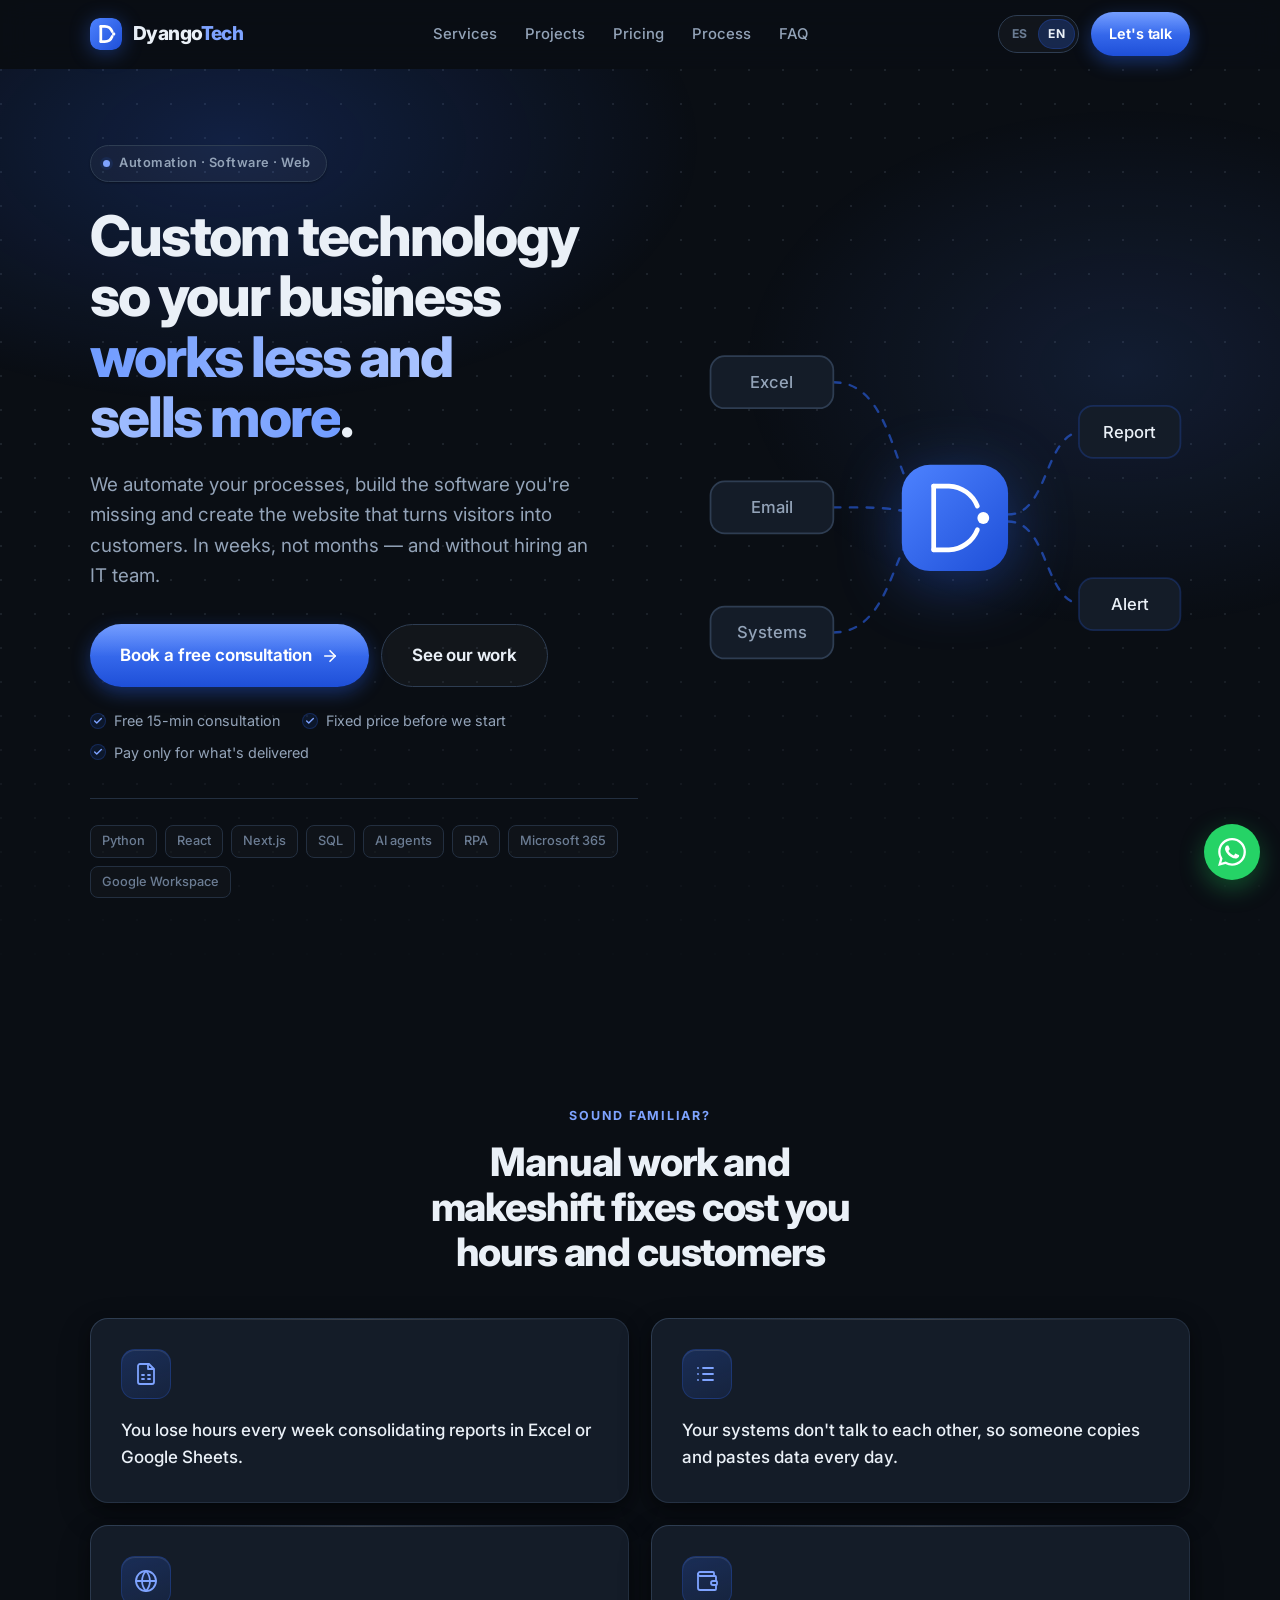
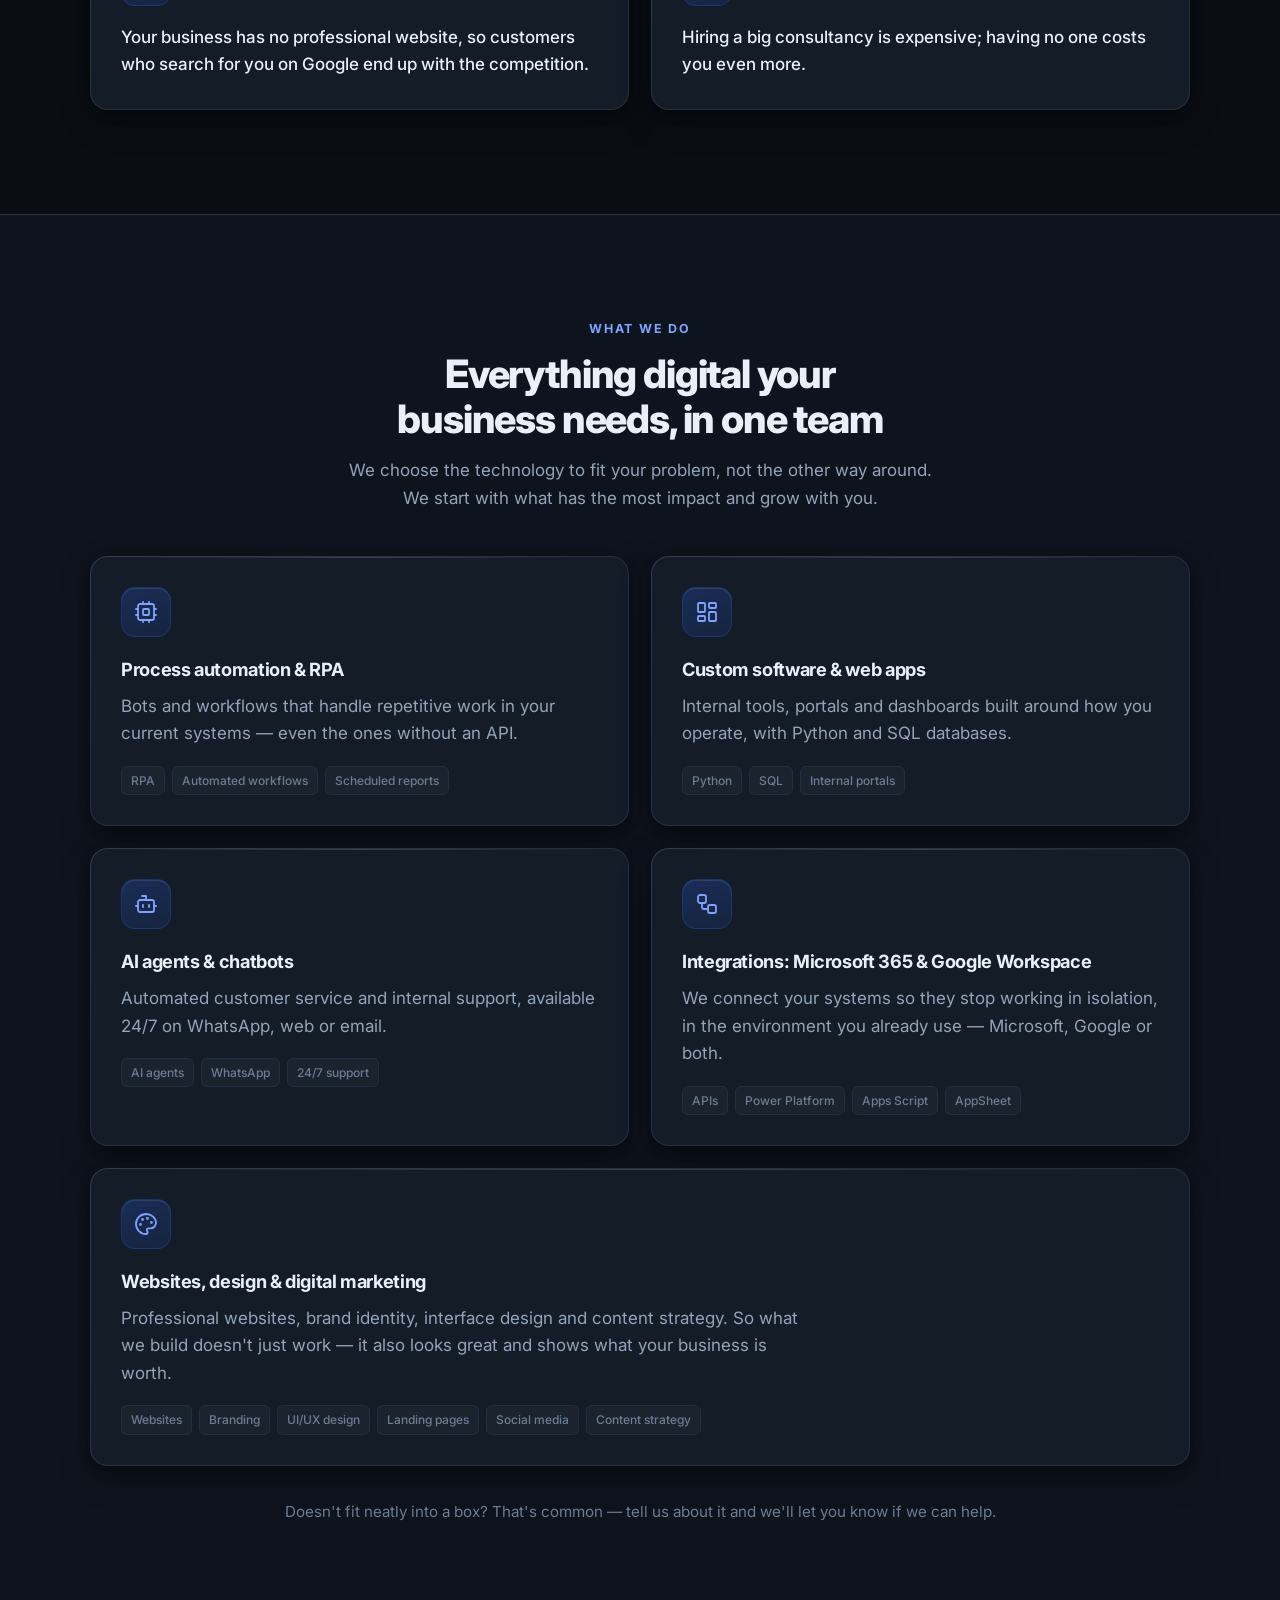
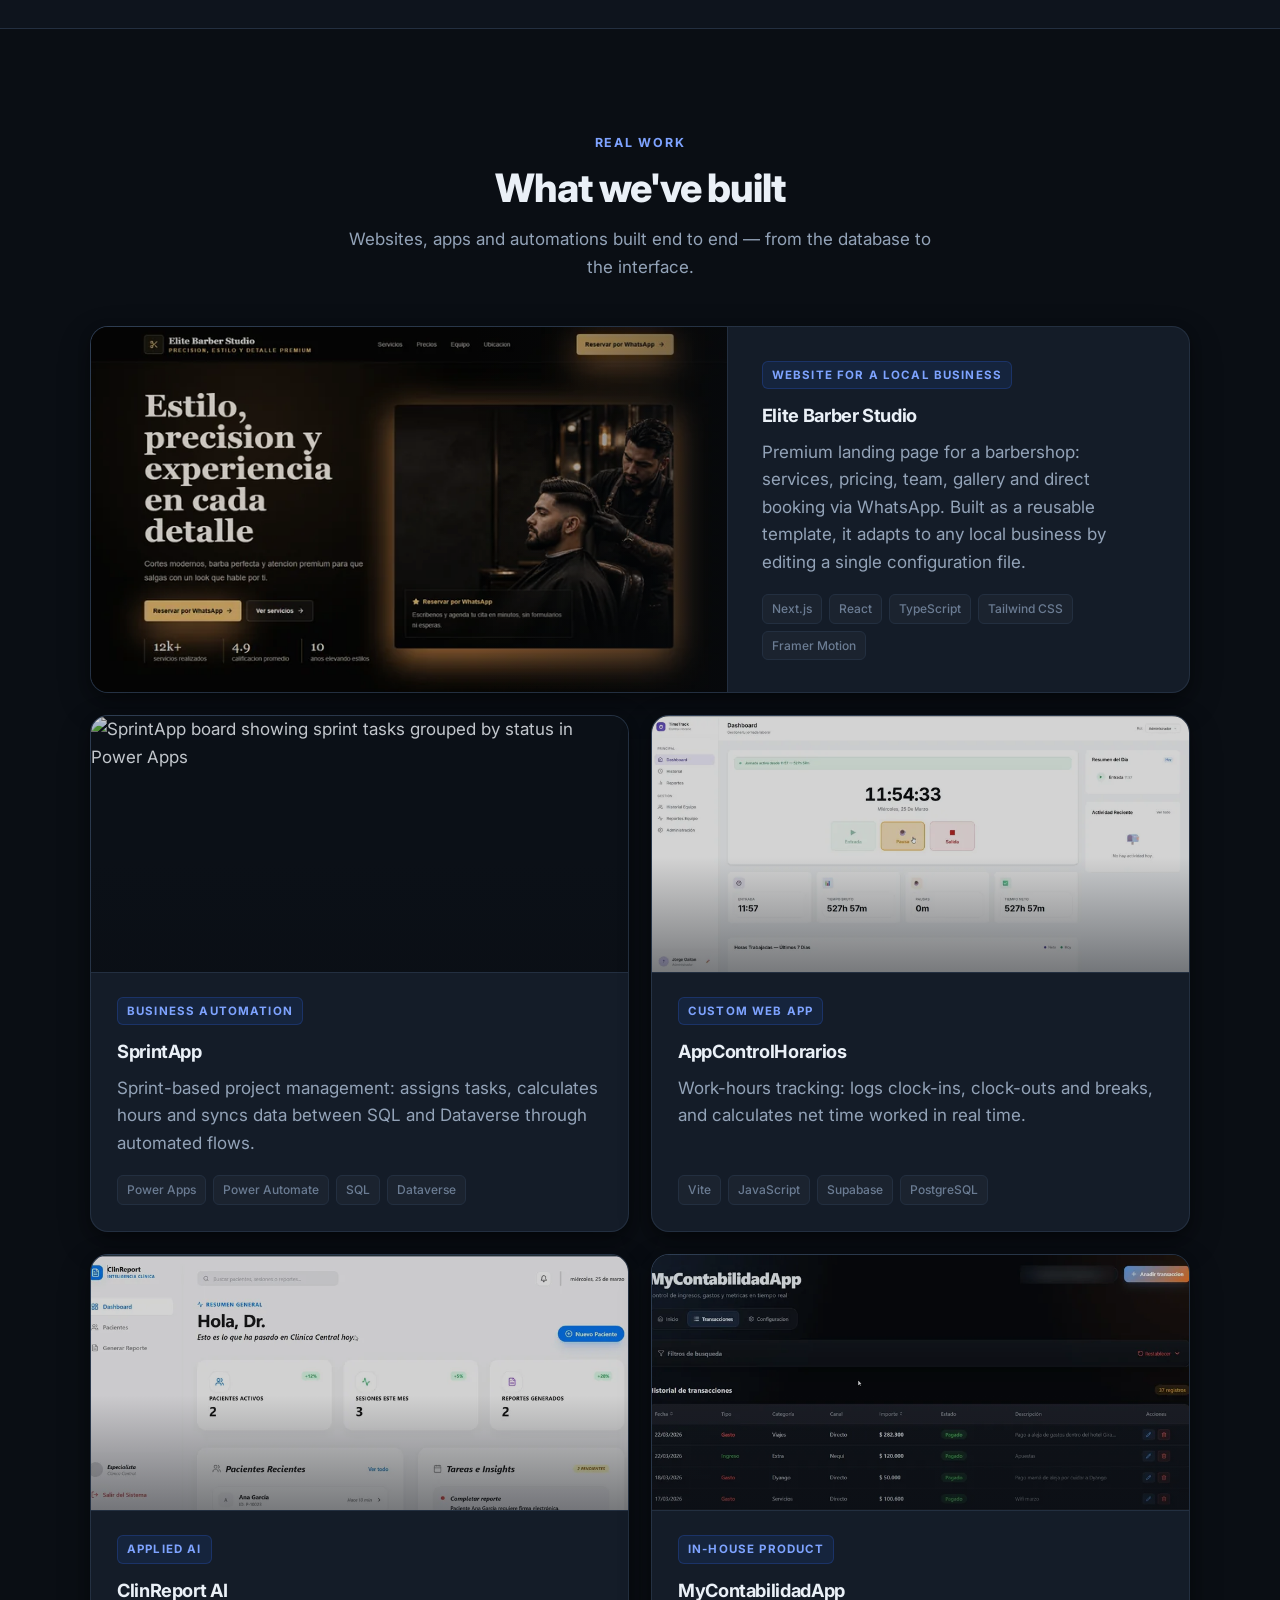
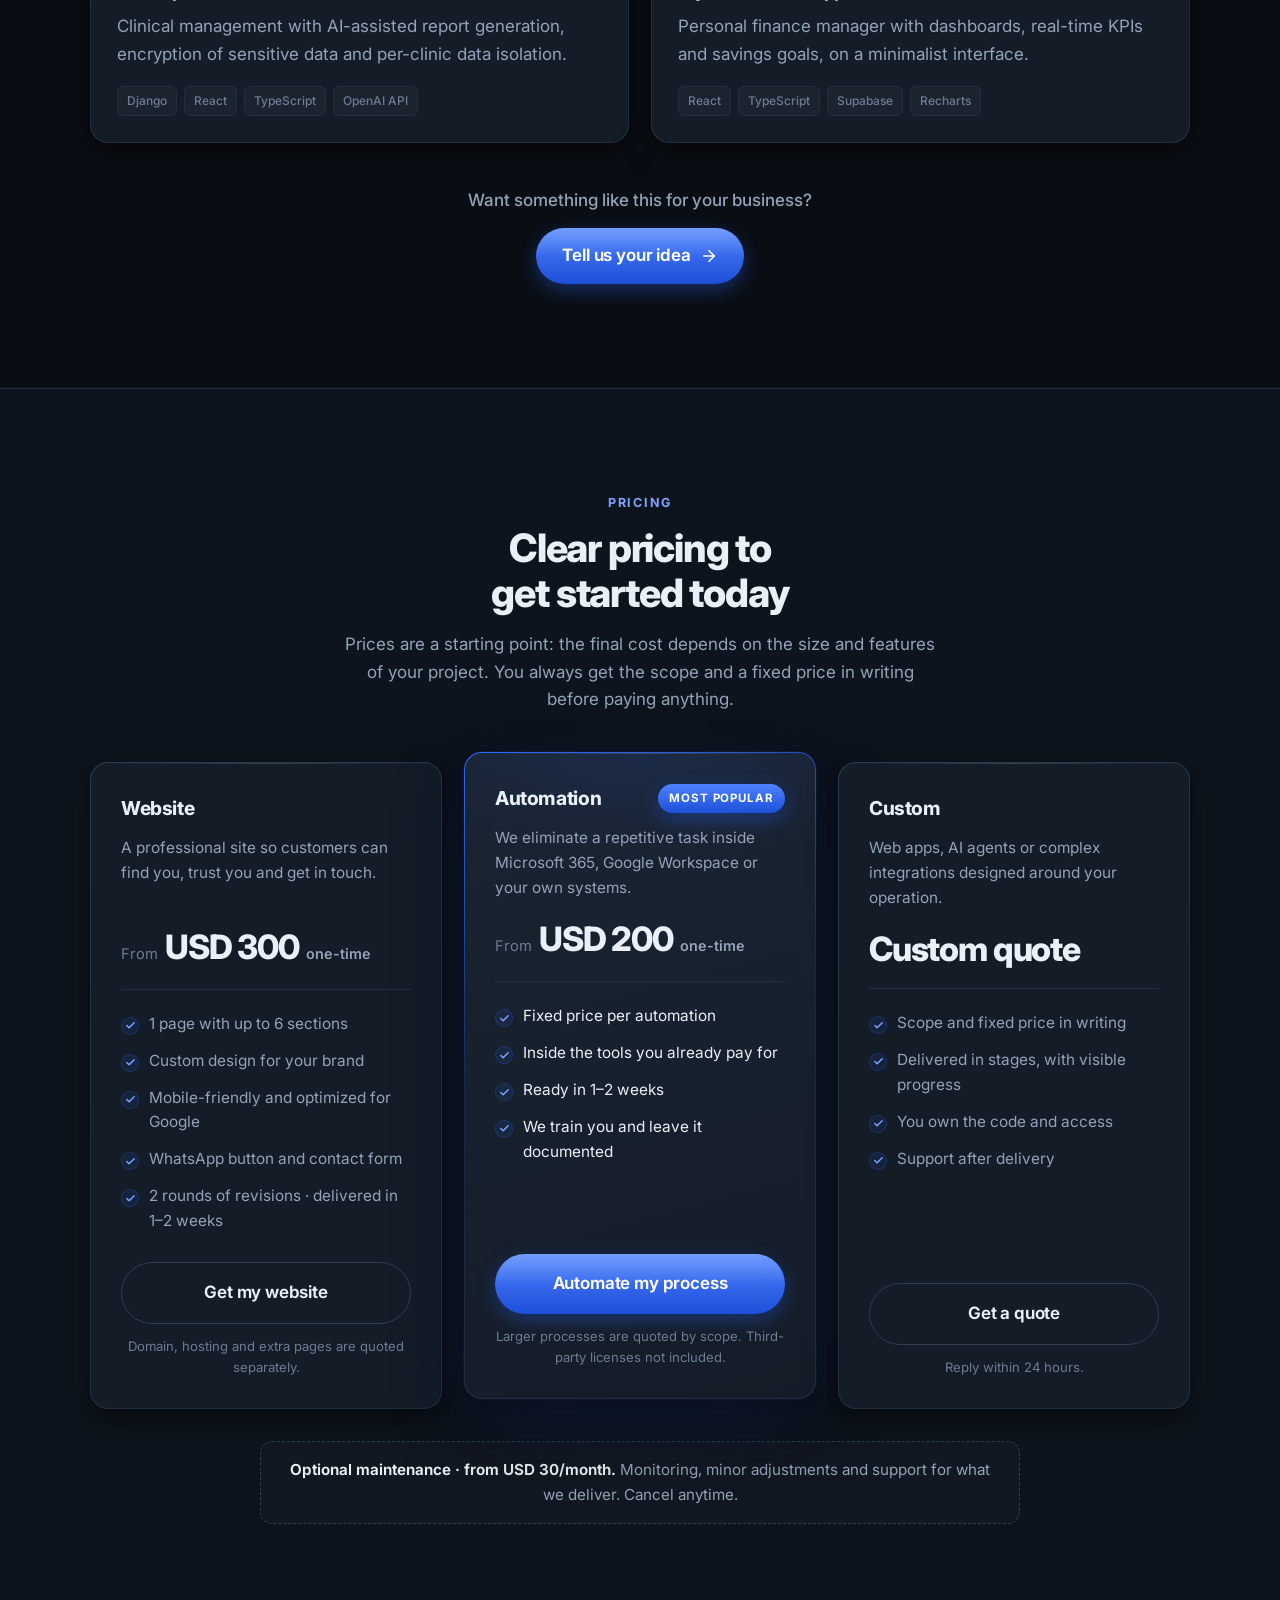
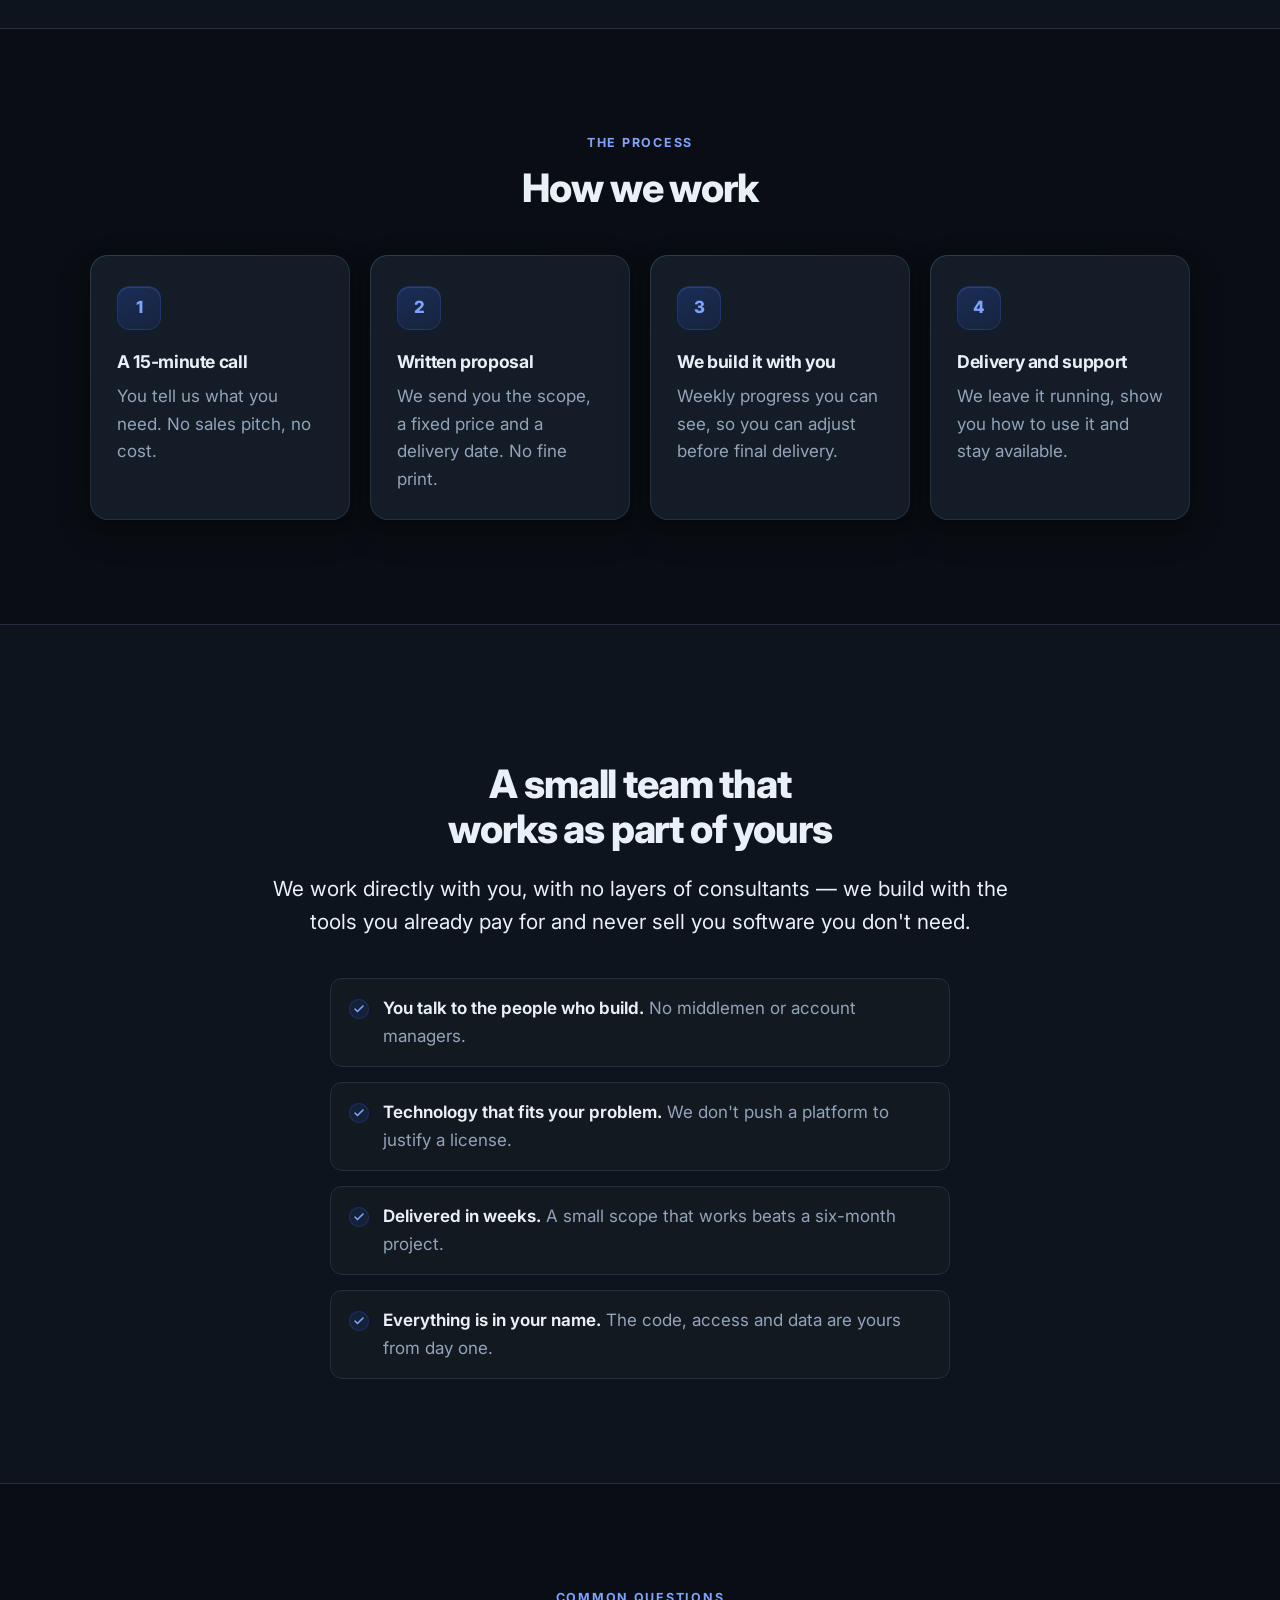
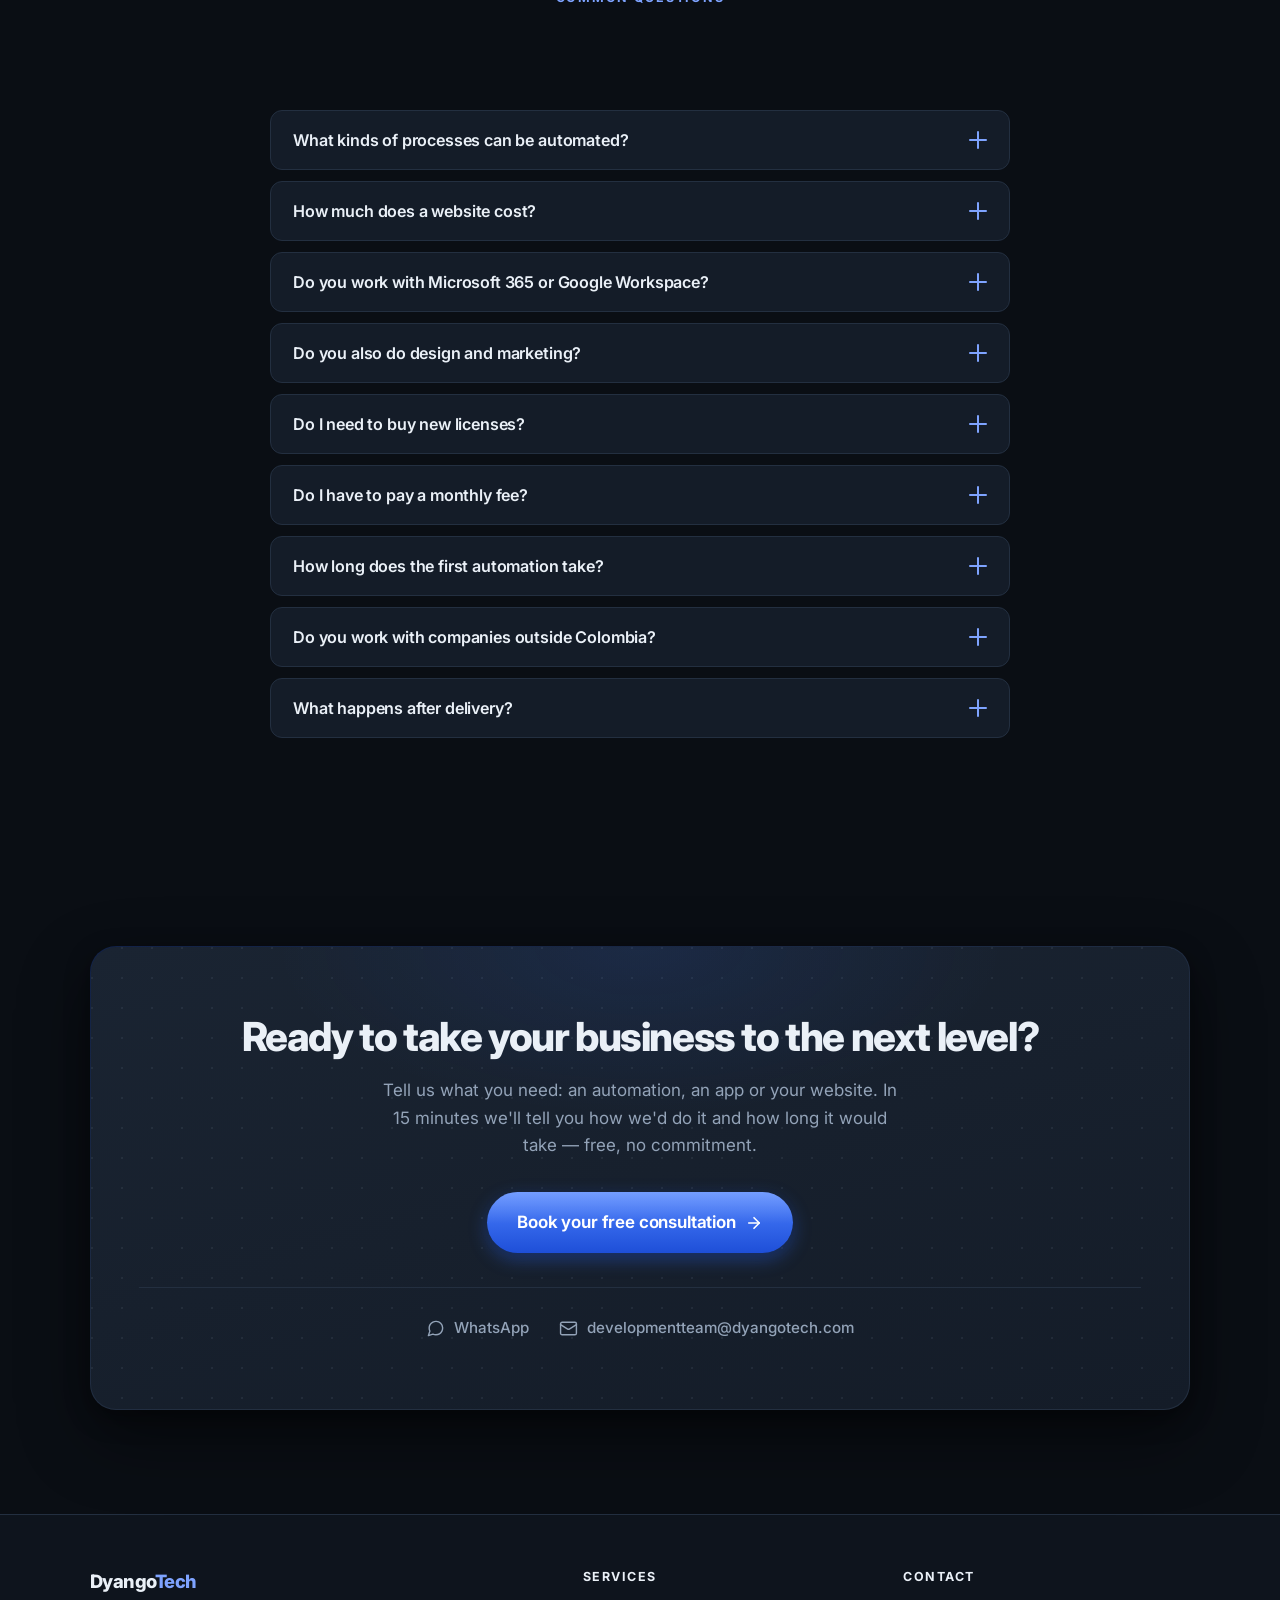
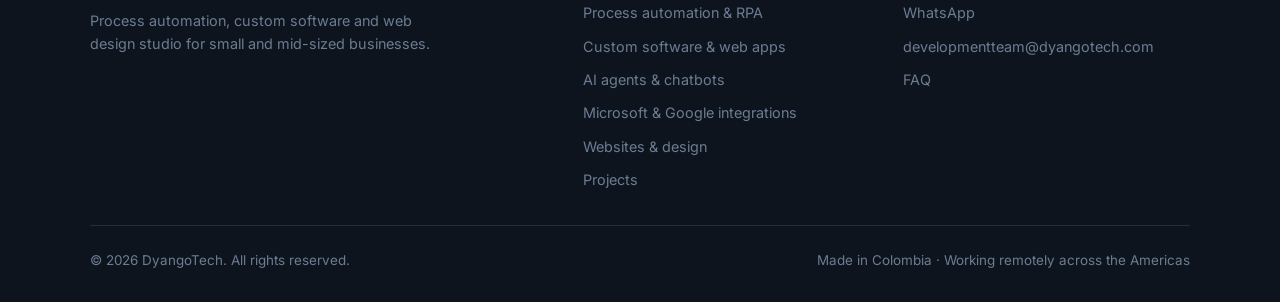
==== en/index.html @ b8d08211 "Sitio bilingüe: versión en inglés y selector ES | EN - Agrega en/index.html con todo el contenido, F" ====
<!DOCTYPE html>
<html lang="en">
<head>
  <meta charset="UTF-8" />
  <meta name="viewport" content="width=device-width, initial-scale=1.0" />
  <meta name="theme-color" content="#0d1117" />

  <!-- =========================================================
       VERSIÓN EN INGLÉS de index.html.
       Si cambias textos o precios en la versión en español,
       actualiza también este archivo (y su JSON-LD).
       ========================================================= -->
  <title>Process Automation, Custom Software &amp; Websites for Small Businesses | DyangoTech</title>
  <meta name="description" content="We automate processes, build custom software and create professional websites for small and mid-sized businesses: RPA, web apps, AI agents and integrations. Delivered in weeks. Free 15-minute consultation." />
  <meta name="keywords" content="process automation, custom software, RPA, Power Automate, AI agents, chatbots, custom web apps, small business websites, web design, API integrations, Microsoft 365, Google Workspace, Google Apps Script, AppSheet, business automation, Python development" />
  <meta name="robots" content="index, follow, max-image-preview:large" />
  <meta name="author" content="DyangoTech" />
  <link rel="canonical" href="https://dyangotech.com/en/" />
  <link rel="alternate" hreflang="es" href="https://dyangotech.com/" />
  <link rel="alternate" hreflang="en" href="https://dyangotech.com/en/" />
  <link rel="alternate" hreflang="x-default" href="https://dyangotech.com/" />

  <!-- Open Graph (WhatsApp / LinkedIn / Facebook) -->
  <meta property="og:type" content="website" />
  <meta property="og:site_name" content="DyangoTech" />
  <meta property="og:locale" content="en_US" />
  <meta property="og:locale:alternate" content="es_LA" />
  <meta property="og:title" content="Automation, Custom Software &amp; Websites | DyangoTech" />
  <meta property="og:description" content="We automate the repetitive work and build the software and website you're missing. RPA, web apps, AI agents and websites — in weeks, not months." />
  <meta property="og:url" content="https://dyangotech.com/en/" />
  <meta property="og:image" content="https://dyangotech.com/og-image.png" />
  <meta property="og:image:width" content="1200" />
  <meta property="og:image:height" content="630" />
  <meta name="twitter:card" content="summary_large_image" />
  <meta name="twitter:title" content="Process Automation &amp; Custom Software | DyangoTech" />
  <meta name="twitter:description" content="We automate the repetitive work and build the software you're missing. In weeks, not months." />
  <meta name="twitter:image" content="https://dyangotech.com/og-image.png" />

  <link rel="icon" type="image/svg+xml" href="../logo.svg" />
  <link rel="apple-touch-icon" href="../logo.svg" />

  <link rel="preconnect" href="https://fonts.googleapis.com" />
  <link rel="preconnect" href="https://fonts.gstatic.com" crossorigin />
  <link href="https://fonts.googleapis.com/css2?family=Inter:wght@400;500;600;700;800;900&display=swap" rel="stylesheet" />

  <link rel="stylesheet" href="../styles.css" />

  <script type="application/ld+json">
  {
    "@context": "https://schema.org",
    "@graph": [
      {
        "@type": "ProfessionalService",
        "@id": "https://dyangotech.com/#organization",
        "name": "DyangoTech",
        "description": "Process automation, custom software development and web design studio for small and mid-sized businesses.",
        "url": "https://dyangotech.com/en/",
        "logo": "https://dyangotech.com/logo.svg",
        "image": "https://dyangotech.com/og-image.png",
        "email": "developmentteam@dyangotech.com",
        "priceRange": "$$",
        "areaServed": [
          {
            "@type": "Place",
            "name": "Colombia"
          },
          {
            "@type": "Place",
            "name": "Americas"
          }
        ],
        "knowsAbout": [
          "Process automation",
          "RPA",
          "Custom software development",
          "AI agents",
          "Chatbots",
          "Systems integration",
          "Microsoft 365",
          "Power Automate",
          "Google Workspace",
          "Google Apps Script",
          "AppSheet",
          "Python",
          "SQL",
          "UI/UX design",
          "Branding",
          "Digital marketing",
          "Web design"
        ],
        "hasOfferCatalog": {
          "@type": "OfferCatalog",
          "name": "DyangoTech services",
          "itemListElement": [
            {
              "@type": "Offer",
              "itemOffered": {
                "@type": "Service",
                "name": "Process automation & RPA",
                "description": "Bots and workflows that handle repetitive work in your current systems, with or without an API."
              }
            },
            {
              "@type": "Offer",
              "itemOffered": {
                "@type": "Service",
                "name": "Custom software development",
                "description": "Web apps, portals and internal tools built with Python and SQL databases."
              }
            },
            {
              "@type": "Offer",
              "itemOffered": {
                "@type": "Service",
                "name": "AI agents & chatbots",
                "description": "Automated 24/7 customer service and internal support on WhatsApp, web or email."
              }
            },
            {
              "@type": "Offer",
              "itemOffered": {
                "@type": "Service",
                "name": "Microsoft 365 & Google Workspace integrations and automation",
                "description": "We connect your systems: APIs, Power Automate, Power Apps, Google Apps Script, AppSheet and automated reports."
              }
            },
            {
              "@type": "Offer",
              "itemOffered": {
                "@type": "Service",
                "name": "Websites, design & digital marketing",
                "description": "Professional websites, brand identity, interface design and content strategy for small and mid-sized businesses."
              }
            }
          ]
        }
      },
      {
        "@type": "WebSite",
        "@id": "https://dyangotech.com/en/#website",
        "url": "https://dyangotech.com/en/",
        "name": "DyangoTech",
        "inLanguage": "en",
        "publisher": {
          "@id": "https://dyangotech.com/#organization"
        }
      },
      {
        "@type": "FAQPage",
        "mainEntity": [
          {
            "@type": "Question",
            "name": "What kinds of processes can be automated?",
            "acceptedAnswer": {
              "@type": "Answer",
              "text": "Almost any repetitive task with clear rules: consolidating reports, sending reminders, approving requests, moving data between systems, generating invoices or answering common questions."
            }
          },
          {
            "@type": "Question",
            "name": "How much does a website cost?",
            "acceptedAnswer": {
              "@type": "Answer",
              "text": "A professional one-page website (up to 6 sections and 2 rounds of revisions) starts at USD 300 as a one-time payment. Extra pages or features are quoted by scope. You get a fixed price in writing before we start."
            }
          },
          {
            "@type": "Question",
            "name": "Do you work with Microsoft 365 or Google Workspace?",
            "acceptedAnswer": {
              "@type": "Answer",
              "text": "Both. We automate in Microsoft 365 (Power Automate, Power Apps) and in Google Workspace (Apps Script, AppSheet, Sheets), and we connect the two if your team uses both. We also build web apps with Python and SQL, AI agents, RPA bots and integrations with any system that has an API."
            }
          },
          {
            "@type": "Question",
            "name": "Do you also do design and marketing?",
            "acceptedAnswer": {
              "@type": "Answer",
              "text": "Yes. We cover brand identity, interface design, landing pages and content strategy, either as a standalone service or alongside what we build."
            }
          },
          {
            "@type": "Question",
            "name": "Do I need to buy new licenses?",
            "acceptedAnswer": {
              "@type": "Answer",
              "text": "In most cases, no. We prioritize working inside the tools you already pay for. If something needs an extra license, we tell you before we start."
            }
          },
          {
            "@type": "Question",
            "name": "Do I have to pay a monthly fee?",
            "acceptedAnswer": {
              "@type": "Answer",
              "text": "No. You pay once for what we build. Monthly maintenance is optional (from USD 30/month) and you can cancel anytime."
            }
          },
          {
            "@type": "Question",
            "name": "How long does the first automation take?",
            "acceptedAnswer": {
              "@type": "Answer",
              "text": "Usually 1 to 2 weeks from the first call."
            }
          },
          {
            "@type": "Question",
            "name": "Do you work with companies outside Colombia?",
            "acceptedAnswer": {
              "@type": "Answer",
              "text": "Yes. We work remotely with companies across the Americas and coordinate in your time zone."
            }
          },
          {
            "@type": "Question",
            "name": "What happens after delivery?",
            "acceptedAnswer": {
              "@type": "Answer",
              "text": "We show you how to use what we built and stay available for adjustments and support. If you want us to monitor and fine-tune it continuously, you can add monthly maintenance."
            }
          }
        ]
      }
    ]
  }
  </script>
</head>
<body>

  <!-- =========================================================
       CONFIGURACIÓN — TODO YA ESTÁ PUESTO
       - WhatsApp: +57 313 344 8250  (enlaces wa.me/573133448250)
         Para cambiarlo, reemplaza 573133448250 en todo el archivo.
       - Correo: developmentteam@dyangotech.com (enlaces mailto)
       - Proyectos: seccion #proyectos, imagenes en /img
       - Pendiente antes de publicar: subir og-image.png y confirmar
         el dominio real en las etiquetas og:url y canonical.
       ========================================================= -->

  <a href="#main" class="skip-link">Skip to content</a>

  <!-- ===================== HEADER ===================== -->
  <header class="site-header" id="siteHeader">
    <div class="container header-inner">
      <a href="#hero" class="brand" aria-label="DyangoTech, home">
        <svg class="brand-mark" viewBox="0 0 40 40" aria-hidden="true" focusable="false">
          <defs>
            <linearGradient id="bmGrad" x1="0" y1="0" x2="1" y2="1">
              <stop offset="0%" stop-color="#4d82ff"/>
              <stop offset="100%" stop-color="#1e4fd8"/>
            </linearGradient>
          </defs>
          <rect width="40" height="40" rx="11" fill="url(#bmGrad)"/>
          <path d="M13.5 10.5v19" stroke="#fff" stroke-width="3.4" stroke-linecap="round" fill="none"/>
          <path d="M13.5 10.5h5a10 10 0 0 1 9.2 6.4" stroke="#fff" stroke-width="3.4" stroke-linecap="round" fill="none"/>
          <path d="M27.7 23.1a10 10 0 0 1-9.2 6.4h-5" stroke="#fff" stroke-width="3.4" stroke-linecap="round" fill="none"/>
          <circle cx="29.6" cy="20" r="2.1" fill="#fff"/>
        </svg>
        <span class="brand-name">Dyango<span class="brand-accent">Tech</span></span>
      </a>

      <nav class="header-nav" aria-label="Main navigation">
        <a href="#services">Services</a>
        <a href="#projects">Projects</a>
        <a href="#pricing">Pricing</a>
        <a href="#process">Process</a>
        <a href="#faq">FAQ</a>
      </nav>

      <div class="header-actions">
        <nav class="lang-switch" aria-label="Idioma / Language">
          <a href="../" hreflang="es" lang="es" title="Español">ES</a>
          <a href="./" hreflang="en" lang="en" title="English" aria-current="page">EN</a>
        </nav>
        <a class="btn btn-cta btn-sm header-cta"
           href="https://wa.me/573133448250?text=Hi%20DyangoTech%2C%20I%27d%20like%20to%20tell%20you%20about%20my%20project"
           target="_blank" rel="noopener">
          Let's talk
        </a>
      </div>
    </div>
  </header>

  <main id="main">

    <!-- ===================== HERO ===================== -->
    <section id="hero" class="hero">
      <div class="hero-bg" aria-hidden="true"></div>
      <div class="container hero-inner">
        <div class="hero-copy">
          <p class="eyebrow">
            <span class="eyebrow-dot" aria-hidden="true"></span>
            Automation · Software · Web
          </p>
          <h1 class="hero-title">
            Custom technology so your business
            <span class="grad-text">works less and sells more</span>.
          </h1>
          <p class="hero-sub">
            We automate your processes, build the software you're missing and create
            the website that turns visitors into customers. In weeks, not months — and
            without hiring an IT team.
          </p>
          <div class="hero-cta">
            <a class="btn btn-cta btn-lg"
               href="https://wa.me/573133448250?text=Hi%20DyangoTech%2C%20I%27d%20like%20to%20tell%20you%20about%20my%20project"
               target="_blank" rel="noopener">
              Book a free consultation
              <svg viewBox="0 0 24 24" fill="none" stroke="currentColor" stroke-width="2.2" stroke-linecap="round" stroke-linejoin="round" aria-hidden="true"><path d="M5 12h14"/><path d="m12 5 7 7-7 7"/></svg>
            </a>
            <a class="btn btn-ghost btn-lg" href="#projects">See our work</a>
          </div>
          <ul class="hero-trust" aria-label="Guarantees">
            <li>Free 15-min consultation</li>
            <li>Fixed price before we start</li>
            <li>Pay only for what's delivered</li>
          </ul>
          <ul class="hero-chips" aria-label="Technologies we work with">
            <li>Python</li>
            <li>React</li>
            <li>Next.js</li>
            <li>SQL</li>
            <li>AI agents</li>
            <li>RPA</li>
            <li>Microsoft 365</li>
            <li>Google Workspace</li>
          </ul>
        </div>

        <!-- Visual de flujo: entrada manual → automatización → resultado -->
        <div class="hero-visual" aria-hidden="true">
          <svg viewBox="0 0 420 360" class="flow" xmlns="http://www.w3.org/2000/svg">
            <defs>
              <linearGradient id="coreGrad" x1="0" y1="0" x2="1" y2="1">
                <stop offset="0%" stop-color="#4d82ff"/>
                <stop offset="100%" stop-color="#1e4fd8"/>
              </linearGradient>
            </defs>

            <!-- conectores -->
            <g class="flow-lines" fill="none" stroke="#2f6bff" stroke-width="2" stroke-linecap="round">
              <path d="M118 62 C 170 62, 168 150, 196 168" opacity=".55"/>
              <path d="M118 168 C 158 168, 166 168, 190 174" opacity=".55"/>
              <path d="M118 274 C 170 274, 168 190, 196 180" opacity=".55"/>
              <path d="M266 174 C 300 174, 296 110, 326 104" opacity=".55"/>
              <path d="M266 180 C 300 180, 296 244, 326 250" opacity=".55"/>
            </g>

            <!-- entradas -->
            <g class="flow-node">
              <rect x="14" y="40" width="104" height="44" rx="12"/>
              <text x="66" y="67">Excel</text>
            </g>
            <g class="flow-node">
              <rect x="14" y="146" width="104" height="44" rx="12"/>
              <text x="66" y="173">Email</text>
            </g>
            <g class="flow-node">
              <rect x="14" y="252" width="104" height="44" rx="12"/>
              <text x="66" y="279">Systems</text>
            </g>

            <!-- núcleo -->
            <g class="flow-core">
              <rect x="176" y="132" width="90" height="90" rx="24" fill="url(#coreGrad)"/>
              <path d="M203 150v54" stroke="#fff" stroke-width="4" stroke-linecap="round" fill="none"/>
              <path d="M203 150h13a27 27 0 0 1 24 17" stroke="#fff" stroke-width="4" stroke-linecap="round" fill="none"/>
              <path d="M240 187a27 27 0 0 1-24 17h-13" stroke="#fff" stroke-width="4" stroke-linecap="round" fill="none"/>
              <circle cx="245" cy="177" r="5" fill="#fff"/>
            </g>

            <!-- salidas -->
            <g class="flow-node flow-node-out">
              <rect x="326" y="82" width="86" height="44" rx="12"/>
              <text x="369" y="109">Report</text>
            </g>
            <g class="flow-node flow-node-out">
              <rect x="326" y="228" width="86" height="44" rx="12"/>
              <text x="369" y="255">Alert</text>
            </g>
          </svg>
        </div>
      </div>
    </section>

    <!-- ===================== EL PROBLEMA ===================== -->
    <section id="problem" class="section">
      <div class="container">
        <p class="section-eyebrow">Sound familiar?</p>
        <h2 class="section-title">Manual work and makeshift fixes cost you hours and customers</h2>

        <div class="grid grid-2 problem-grid">
          <article class="card card-problem">
            <span class="card-icon" aria-hidden="true">
              <svg viewBox="0 0 24 24" fill="none" stroke="currentColor" stroke-width="1.8" stroke-linecap="round" stroke-linejoin="round"><path d="M15 2H6a2 2 0 0 0-2 2v16a2 2 0 0 0 2 2h12a2 2 0 0 0 2-2V7Z"/><path d="M14 2v5h5"/><path d="M8 13h2"/><path d="M14 13h2"/><path d="M8 17h2"/><path d="M14 17h2"/></svg>
            </span>
            <p>You lose hours every week consolidating reports in Excel or Google Sheets.</p>
          </article>
          <article class="card card-problem">
            <span class="card-icon" aria-hidden="true">
              <svg viewBox="0 0 24 24" fill="none" stroke="currentColor" stroke-width="1.8" stroke-linecap="round" stroke-linejoin="round"><path d="M8 6h10"/><path d="M8 12h10"/><path d="M8 18h10"/><path d="M3 6h.01"/><path d="M3 12h.01"/><path d="M3 18h.01"/></svg>
            </span>
            <p>Your systems don't talk to each other, so someone copies and pastes data every day.</p>
          </article>
          <article class="card card-problem">
            <span class="card-icon" aria-hidden="true">
              <svg viewBox="0 0 24 24" fill="none" stroke="currentColor" stroke-width="1.8" stroke-linecap="round" stroke-linejoin="round"><circle cx="12" cy="12" r="10"/><path d="M2 12h20"/><path d="M12 2a15.3 15.3 0 0 1 4 10 15.3 15.3 0 0 1-4 10 15.3 15.3 0 0 1-4-10 15.3 15.3 0 0 1 4-10z"/></svg>
            </span>
            <p>Your business has no professional website, so customers who search for you on Google end up with the competition.</p>
          </article>
          <article class="card card-problem">
            <span class="card-icon" aria-hidden="true">
              <svg viewBox="0 0 24 24" fill="none" stroke="currentColor" stroke-width="1.8" stroke-linecap="round" stroke-linejoin="round"><path d="M19 7V4a1 1 0 0 0-1-1H5a2 2 0 0 0 0 4h15a1 1 0 0 1 1 1v4h-3a2 2 0 0 0 0 4h3a1 1 0 0 0 1-1v-2a1 1 0 0 0-1-1"/><path d="M3 5v14a2 2 0 0 0 2 2h15a1 1 0 0 0 1-1v-4"/></svg>
            </span>
            <p>Hiring a big consultancy is expensive; having no one costs you even more.</p>
          </article>
        </div>
      </div>
    </section>

    <!-- ===================== SERVICIOS ===================== -->
    <section id="services" class="section section-alt">
      <div class="container">
        <p class="section-eyebrow">What we do</p>
        <h2 class="section-title">Everything digital your business needs, in one team</h2>
        <p class="section-lead">
          We choose the technology to fit your problem, not the other way around. We start
          with what has the most impact and grow with you.
        </p>

        <div class="grid grid-2 cap-grid">

          <article class="card card-cap">
            <span class="card-icon" aria-hidden="true">
              <svg viewBox="0 0 24 24" fill="none" stroke="currentColor" stroke-width="1.8" stroke-linecap="round" stroke-linejoin="round"><rect width="16" height="16" x="4" y="4" rx="2"/><rect width="6" height="6" x="9" y="9" rx="1"/><path d="M15 2v2"/><path d="M15 20v2"/><path d="M2 15h2"/><path d="M2 9h2"/><path d="M20 15h2"/><path d="M20 9h2"/><path d="M9 2v2"/><path d="M9 20v2"/></svg>
            </span>
            <h3 class="card-title">Process automation &amp; RPA</h3>
            <p>
              Bots and workflows that handle repetitive work in your current systems —
              even the ones without an API.
            </p>
            <ul class="card-tags">
              <li>RPA</li><li>Automated workflows</li><li>Scheduled reports</li>
            </ul>
          </article>

          <article class="card card-cap">
            <span class="card-icon" aria-hidden="true">
              <svg viewBox="0 0 24 24" fill="none" stroke="currentColor" stroke-width="1.8" stroke-linecap="round" stroke-linejoin="round"><rect width="7" height="9" x="3" y="3" rx="1"/><rect width="7" height="5" x="14" y="3" rx="1"/><rect width="7" height="9" x="14" y="12" rx="1"/><rect width="7" height="5" x="3" y="16" rx="1"/></svg>
            </span>
            <h3 class="card-title">Custom software &amp; web apps</h3>
            <p>
              Internal tools, portals and dashboards built around how you operate,
              with Python and SQL databases.
            </p>
            <ul class="card-tags">
              <li>Python</li><li>SQL</li><li>Internal portals</li>
            </ul>
          </article>

          <article class="card card-cap">
            <span class="card-icon" aria-hidden="true">
              <svg viewBox="0 0 24 24" fill="none" stroke="currentColor" stroke-width="1.8" stroke-linecap="round" stroke-linejoin="round"><path d="M12 8V4H8"/><rect width="16" height="12" x="4" y="8" rx="2"/><path d="M2 14h2"/><path d="M20 14h2"/><path d="M15 13v2"/><path d="M9 13v2"/></svg>
            </span>
            <h3 class="card-title">AI agents &amp; chatbots</h3>
            <p>
              Automated customer service and internal support, available 24/7
              on WhatsApp, web or email.
            </p>
            <ul class="card-tags">
              <li>AI agents</li><li>WhatsApp</li><li>24/7 support</li>
            </ul>
          </article>

          <article class="card card-cap">
            <span class="card-icon" aria-hidden="true">
              <svg viewBox="0 0 24 24" fill="none" stroke="currentColor" stroke-width="1.8" stroke-linecap="round" stroke-linejoin="round"><rect width="8" height="8" x="3" y="3" rx="2"/><path d="M7 11v4a2 2 0 0 0 2 2h4"/><rect width="8" height="8" x="13" y="13" rx="2"/></svg>
            </span>
            <h3 class="card-title">Integrations: Microsoft 365 &amp; Google Workspace</h3>
            <p>
              We connect your systems so they stop working in isolation, in the environment
              you already use — Microsoft, Google or both.
            </p>
            <ul class="card-tags">
              <li>APIs</li><li>Power Platform</li><li>Apps Script</li><li>AppSheet</li>
            </ul>
          </article>

          <article class="card card-cap card-wide">
            <span class="card-icon" aria-hidden="true">
              <svg viewBox="0 0 24 24" fill="none" stroke="currentColor" stroke-width="1.8" stroke-linecap="round" stroke-linejoin="round"><circle cx="13.5" cy="6.5" r=".5" fill="currentColor"/><circle cx="17.5" cy="10.5" r=".5" fill="currentColor"/><circle cx="8.5" cy="7.5" r=".5" fill="currentColor"/><circle cx="6.5" cy="12.5" r=".5" fill="currentColor"/><path d="M12 2C6.5 2 2 6.5 2 12s4.5 10 10 10c.926 0 1.648-.746 1.648-1.688 0-.437-.18-.835-.437-1.125-.29-.289-.438-.652-.438-1.125a1.64 1.64 0 0 1 1.668-1.668h1.996c3.051 0 5.555-2.503 5.555-5.554C21.965 6.012 17.461 2 12 2z"/></svg>
            </span>
            <h3 class="card-title">Websites, design &amp; digital marketing</h3>
            <p>
              Professional websites, brand identity, interface design and content strategy.
              So what we build doesn't just work — it also looks great
              and shows what your business is worth.
            </p>
            <ul class="card-tags">
              <li>Websites</li><li>Branding</li><li>UI/UX design</li><li>Landing pages</li><li>Social media</li><li>Content strategy</li>
            </ul>
          </article>

        </div>

        <p class="section-foot">
          Doesn't fit neatly into a box? That's common — tell us about it and we'll let you know if we can help.
        </p>
      </div>
    </section>

    <!-- =====================================================================
         PROYECTOS
         NOTA: esta seccion muestra productos ya construidos, NO casos de
         clientes ni testimonios. Cuando tengas clientes reales con permiso
         para publicar, agrega una seccion de testimonios aparte.
         ===================================================================== -->
    <section id="projects" class="section">
      <div class="container">
        <p class="section-eyebrow">Real work</p>
        <h2 class="section-title">What we've built</h2>
        <p class="section-lead">
          Websites, apps and automations built end to end — from the database
          to the interface.
        </p>

        <div class="grid grid-2 proj-grid">

          <article class="card card-proj card-proj-feature">
            <figure class="proj-shot">
              <img src="../img/proyecto-barberia.webp" width="880" height="420" loading="lazy" decoding="async"
                   alt="Elite Barber Studio landing page with the headline, WhatsApp booking buttons and a photo of a barber at work" />
            </figure>
            <div class="proj-body">
              <span class="proj-kind">Website for a local business</span>
              <h3 class="card-title">Elite Barber Studio</h3>
              <p>Premium landing page for a barbershop: services, pricing, team, gallery and direct booking via WhatsApp. Built as a reusable template, it adapts to any local business by editing a single configuration file.</p>
              <ul class="card-tags"><li>Next.js</li><li>React</li><li>TypeScript</li><li>Tailwind CSS</li><li>Framer Motion</li></ul>
            </div>
          </article>

          <article class="card card-proj">
            <figure class="proj-shot">
              <img src="../img/proyecto-sprintapp.webp" width="880" height="420" loading="lazy" decoding="async"
                   alt="SprintApp board showing sprint tasks grouped by status in Power Apps" />
            </figure>
            <div class="proj-body">
              <span class="proj-kind">Business automation</span>
              <h3 class="card-title">SprintApp</h3>
              <p>Sprint-based project management: assigns tasks, calculates hours and syncs data between SQL and Dataverse through automated flows.</p>
              <ul class="card-tags"><li>Power Apps</li><li>Power Automate</li><li>SQL</li><li>Dataverse</li></ul>
            </div>
          </article>

          <article class="card card-proj">
            <figure class="proj-shot">
              <img src="../img/proyecto-controlhorarios.webp" width="880" height="420" loading="lazy" decoding="async"
                   alt="AppControlHorarios dashboard with an active shift clock and total hours worked" />
            </figure>
            <div class="proj-body">
              <span class="proj-kind">Custom web app</span>
              <h3 class="card-title">AppControlHorarios</h3>
              <p>Work-hours tracking: logs clock-ins, clock-outs and breaks, and calculates net time worked in real time.</p>
              <ul class="card-tags"><li>Vite</li><li>JavaScript</li><li>Supabase</li><li>PostgreSQL</li></ul>
            </div>
          </article>

          <article class="card card-proj">
            <figure class="proj-shot">
              <img src="../img/proyecto-clinreport.webp" width="880" height="420" loading="lazy" decoding="async"
                   alt="ClinReport AI dashboard with active patients, sessions and generated reports" />
            </figure>
            <div class="proj-body">
              <span class="proj-kind">Applied AI</span>
              <h3 class="card-title">ClinReport AI</h3>
              <p>Clinical management with AI-assisted report generation, encryption of sensitive data and per-clinic data isolation.</p>
              <ul class="card-tags"><li>Django</li><li>React</li><li>TypeScript</li><li>OpenAI API</li></ul>
            </div>
          </article>

          <article class="card card-proj">
            <figure class="proj-shot">
              <img src="../img/proyecto-contabilidad.webp" width="880" height="420" loading="lazy" decoding="async"
                   alt="MyContabilidadApp transaction history with filters and payment statuses" />
            </figure>
            <div class="proj-body">
              <span class="proj-kind">In-house product</span>
              <h3 class="card-title">MyContabilidadApp</h3>
              <p>Personal finance manager with dashboards, real-time KPIs and savings goals, on a minimalist interface.</p>
              <ul class="card-tags"><li>React</li><li>TypeScript</li><li>Supabase</li><li>Recharts</li></ul>
            </div>
          </article>

        </div>

        <div class="section-cta">
          <p>Want something like this for your business?</p>
          <a class="btn btn-cta" href="https://wa.me/573133448250?text=Hi%20DyangoTech%2C%20I%20saw%20your%20projects%20and%20want%20something%20similar%20for%20my%20business" target="_blank" rel="noopener">
            Tell us your idea
            <svg viewBox="0 0 24 24" fill="none" stroke="currentColor" stroke-width="2.2" stroke-linecap="round" stroke-linejoin="round" aria-hidden="true"><path d="M5 12h14"/><path d="m12 5 7 7-7 7"/></svg>
          </a>
        </div>
      </div>
    </section>

    <!-- ===================== PLANES =====================
         NOTA: modelo de cobro por proyecto (pago único) + mantenimiento
         mensual opcional. Precios: automatización desde USD 200,
         sitio web desde USD 300, mantenimiento desde USD 30/mes.
         ===================================================== -->
    <section id="pricing" class="section section-alt">
      <div class="container">
        <p class="section-eyebrow">Pricing</p>
        <h2 class="section-title">Clear pricing to get started today</h2>
        <p class="section-lead">
          Prices are a starting point: the final cost depends on the size and features
          of your project. You always get the scope and a fixed price in writing
          before paying anything.
        </p>

        <div class="grid price-grid">
          <article class="card price-card">
            <div class="price-head">
              <h3 class="price-name">Website</h3>
            </div>
            <p class="price-desc">A professional site so customers can find you, trust you and get in touch.</p>
            <div class="price-amount-row">
              <span class="price-from">From</span>
              <span class="price-amount">USD 300</span>
              <span class="price-period">one-time</span>
            </div>
            <ul class="price-list">
              <li>1 page with up to 6 sections</li>
              <li>Custom design for your brand</li>
              <li>Mobile-friendly and optimized for Google</li>
              <li>WhatsApp button and contact form</li>
              <li>2 rounds of revisions · delivered in 1–2 weeks</li>
            </ul>
            <a class="btn btn-outline btn-block" href="https://wa.me/573133448250?text=Hi%20DyangoTech%2C%20I%27m%20interested%20in%20a%20website%20for%20my%20business" target="_blank" rel="noopener">Get my website</a>
            <p class="price-note">Domain, hosting and extra pages are quoted separately.</p>
          </article>
          <article class="card price-card is-featured">
            <div class="price-head">
              <h3 class="price-name">Automation</h3>
              <span class="price-tag">Most popular</span>
            </div>
            <p class="price-desc">We eliminate a repetitive task inside Microsoft 365, Google Workspace or your own systems.</p>
            <div class="price-amount-row">
              <span class="price-from">From</span>
              <span class="price-amount">USD 200</span>
              <span class="price-period">one-time</span>
            </div>
            <ul class="price-list">
              <li>Fixed price per automation</li>
              <li>Inside the tools you already pay for</li>
              <li>Ready in 1–2 weeks</li>
              <li>We train you and leave it documented</li>
            </ul>
            <a class="btn btn-cta btn-block" href="https://wa.me/573133448250?text=Hi%20DyangoTech%2C%20I%20want%20to%20automate%20a%20process" target="_blank" rel="noopener">Automate my process</a>
            <p class="price-note">Larger processes are quoted by scope. Third-party licenses not included.</p>
          </article>
          <article class="card price-card">
            <div class="price-head">
              <h3 class="price-name">Custom</h3>
            </div>
            <p class="price-desc">Web apps, AI agents or complex integrations designed around your operation.</p>
            <div class="price-amount-row">
              <span class="price-from"></span>
              <span class="price-amount">Custom quote</span>
              
            </div>
            <ul class="price-list">
              <li>Scope and fixed price in writing</li>
              <li>Delivered in stages, with visible progress</li>
              <li>You own the code and access</li>
              <li>Support after delivery</li>
            </ul>
            <a class="btn btn-outline btn-block" href="https://wa.me/573133448250?text=Hi%20DyangoTech%2C%20I%27d%20like%20a%20quote%20for%20a%20custom%20project" target="_blank" rel="noopener">Get a quote</a>
            <p class="price-note">Reply within 24 hours.</p>
          </article>
        </div>

        <div class="price-maint">
          <p>
            <strong>Optional maintenance · from USD 30/month.</strong>
            Monitoring, minor adjustments and support for what we deliver. Cancel anytime.
          </p>
        </div>
      </div>
    </section>

    <!-- ===================== CÓMO FUNCIONA ===================== -->
    <section id="process" class="section">
      <div class="container">
        <p class="section-eyebrow">The process</p>
        <h2 class="section-title">How we work</h2>

        <ol class="steps">
          <li class="step">
            <span class="step-num">1</span>
            <h3 class="step-title">A 15-minute call</h3>
            <p>You tell us what you need. No sales pitch, no cost.</p>
          </li>
          <li class="step">
            <span class="step-num">2</span>
            <h3 class="step-title">Written proposal</h3>
            <p>We send you the scope, a fixed price and a delivery date. No fine print.</p>
          </li>
          <li class="step">
            <span class="step-num">3</span>
            <h3 class="step-title">We build it with you</h3>
            <p>Weekly progress you can see, so you can adjust before final delivery.</p>
          </li>
          <li class="step">
            <span class="step-num">4</span>
            <h3 class="step-title">Delivery and support</h3>
            <p>We leave it running, show you how to use it and stay available.</p>
          </li>
        </ol>
      </div>
    </section>

    <!-- ===================== POR QUÉ DYANGOTECH ===================== -->
    <section id="why-us" class="section section-alt">
      <div class="container">
        <div class="why-block">
          <p class="section-eyebrow">Why us</p>
          <h2 class="section-title">A small team that works as part of yours</h2>
          <p class="why-text">
            We work directly with you, with no layers of consultants — we build with
            the tools you already pay for and never sell you software you don't need.
          </p>
          <ul class="why-points">
            <li>
              <span class="why-check" aria-hidden="true"></span>
              <span><strong>You talk to the people who build.</strong> No middlemen or account managers.</span>
            </li>
            <li>
              <span class="why-check" aria-hidden="true"></span>
              <span><strong>Technology that fits your problem.</strong> We don't push a platform to justify a license.</span>
            </li>
            <li>
              <span class="why-check" aria-hidden="true"></span>
              <span><strong>Delivered in weeks.</strong> A small scope that works beats a six-month project.</span>
            </li>
            <li>
              <span class="why-check" aria-hidden="true"></span>
              <span><strong>Everything is in your name.</strong> The code, access and data are yours from day one.</span>
            </li>
          </ul>
        </div>
      </div>
    </section>

    <!-- ===================== FAQ ===================== -->
    <section id="faq" class="section">
      <div class="container container-narrow">
        <p class="section-eyebrow">Common questions</p>
        <h2 class="section-title">Frequently asked questions</h2>

        <div class="faq">

          <div class="faq-item">
            <button class="faq-q" type="button" aria-expanded="false">
              <span>What kinds of processes can be automated?</span>
              <span class="faq-icon" aria-hidden="true"></span>
            </button>
            <div class="faq-a"><p>Almost any repetitive task with clear rules: consolidating reports, sending reminders, approving requests, moving data between systems, generating invoices or answering common questions.</p></div>
          </div>

          <div class="faq-item">
            <button class="faq-q" type="button" aria-expanded="false">
              <span>How much does a website cost?</span>
              <span class="faq-icon" aria-hidden="true"></span>
            </button>
            <div class="faq-a"><p>A professional one-page website (up to 6 sections and 2 rounds of revisions) starts at USD 300 as a one-time payment. Extra pages or features are quoted by scope. You get a fixed price in writing before we start.</p></div>
          </div>

          <div class="faq-item">
            <button class="faq-q" type="button" aria-expanded="false">
              <span>Do you work with Microsoft 365 or Google Workspace?</span>
              <span class="faq-icon" aria-hidden="true"></span>
            </button>
            <div class="faq-a"><p>Both. We automate in Microsoft 365 (Power Automate, Power Apps) and in Google Workspace (Apps Script, AppSheet, Sheets), and we connect the two if your team uses both. We also build web apps with Python and SQL, AI agents, RPA bots and integrations with any system that has an API.</p></div>
          </div>

          <div class="faq-item">
            <button class="faq-q" type="button" aria-expanded="false">
              <span>Do you also do design and marketing?</span>
              <span class="faq-icon" aria-hidden="true"></span>
            </button>
            <div class="faq-a"><p>Yes. We cover brand identity, interface design, landing pages and content strategy, either as a standalone service or alongside what we build.</p></div>
          </div>

          <div class="faq-item">
            <button class="faq-q" type="button" aria-expanded="false">
              <span>Do I need to buy new licenses?</span>
              <span class="faq-icon" aria-hidden="true"></span>
            </button>
            <div class="faq-a"><p>In most cases, no. We prioritize working inside the tools you already pay for. If something needs an extra license, we tell you before we start.</p></div>
          </div>

          <div class="faq-item">
            <button class="faq-q" type="button" aria-expanded="false">
              <span>Do I have to pay a monthly fee?</span>
              <span class="faq-icon" aria-hidden="true"></span>
            </button>
            <div class="faq-a"><p>No. You pay once for what we build. Monthly maintenance is optional (from USD 30/month) and you can cancel anytime.</p></div>
          </div>

          <div class="faq-item">
            <button class="faq-q" type="button" aria-expanded="false">
              <span>How long does the first automation take?</span>
              <span class="faq-icon" aria-hidden="true"></span>
            </button>
            <div class="faq-a"><p>Usually 1 to 2 weeks from the first call.</p></div>
          </div>

          <div class="faq-item">
            <button class="faq-q" type="button" aria-expanded="false">
              <span>Do you work with companies outside Colombia?</span>
              <span class="faq-icon" aria-hidden="true"></span>
            </button>
            <div class="faq-a"><p>Yes. We work remotely with companies across the Americas and coordinate in your time zone.</p></div>
          </div>

          <div class="faq-item">
            <button class="faq-q" type="button" aria-expanded="false">
              <span>What happens after delivery?</span>
              <span class="faq-icon" aria-hidden="true"></span>
            </button>
            <div class="faq-a"><p>We show you how to use what we built and stay available for adjustments and support. If you want us to monitor and fine-tune it continuously, you can add monthly maintenance.</p></div>
          </div>

        </div>
      </div>
    </section>

    <!-- ===================== CTA FINAL + CONTACTO ===================== -->
    <section id="contact" class="section final-cta">
      <div class="container">
        <div class="final-card">
          <h2 class="final-title">Ready to take your business to the next level?</h2>
          <p class="final-sub">
            Tell us what you need: an automation, an app or your website.
            In 15 minutes we'll tell you how we'd do it and how long it would take — free, no commitment.
          </p>

          <a class="btn btn-cta btn-lg"
             href="https://wa.me/573133448250?text=Hi%20DyangoTech%2C%20I%27d%20like%20to%20tell%20you%20about%20my%20project"
             target="_blank" rel="noopener">
            Book your free consultation
            <svg viewBox="0 0 24 24" fill="none" stroke="currentColor" stroke-width="2.2" stroke-linecap="round" stroke-linejoin="round" aria-hidden="true"><path d="M5 12h14"/><path d="m12 5 7 7-7 7"/></svg>
          </a>

          <div class="contact-links">
            <a href="https://wa.me/573133448250" target="_blank" rel="noopener" class="contact-link">
              <svg viewBox="0 0 24 24" fill="none" stroke="currentColor" stroke-width="1.8" stroke-linecap="round" stroke-linejoin="round" aria-hidden="true"><path d="M21 11.5a8.38 8.38 0 0 1-.9 3.8 8.5 8.5 0 0 1-7.6 4.7 8.38 8.38 0 0 1-3.8-.9L3 21l1.9-5.7a8.38 8.38 0 0 1-.9-3.8 8.5 8.5 0 0 1 4.7-7.6 8.38 8.38 0 0 1 3.8-.9h.5a8.48 8.48 0 0 1 8 8v.5z"/></svg>
              WhatsApp
            </a>
            <a href="mailto:developmentteam@dyangotech.com" class="contact-link">
              <svg viewBox="0 0 24 24" fill="none" stroke="currentColor" stroke-width="1.8" stroke-linecap="round" stroke-linejoin="round" aria-hidden="true"><rect width="20" height="16" x="2" y="4" rx="2"/><path d="m22 7-8.97 5.7a1.94 1.94 0 0 1-2.06 0L2 7"/></svg>
              developmentteam@dyangotech.com
            </a>
          </div>
        </div>
      </div>
    </section>

  </main>

  <!-- Botón flotante de WhatsApp -->
  <a class="wa-float" href="https://wa.me/573133448250?text=Hi%20DyangoTech%2C%20I%27d%20like%20to%20tell%20you%20about%20my%20project" target="_blank" rel="noopener" aria-label="Message us on WhatsApp">
    <svg viewBox="0 0 24 24" fill="currentColor" aria-hidden="true"><path d="M17.47 14.38c-.3-.15-1.76-.87-2.03-.97-.27-.1-.47-.15-.67.15-.2.3-.77.97-.94 1.17-.17.2-.35.22-.64.07-.3-.15-1.26-.46-2.39-1.47-.88-.79-1.48-1.76-1.65-2.06-.17-.3-.02-.46.13-.61.13-.13.3-.35.45-.52.15-.17.2-.3.3-.5.1-.2.05-.37-.02-.52-.07-.15-.67-1.61-.92-2.2-.24-.58-.49-.5-.67-.51h-.57c-.2 0-.52.07-.79.37-.27.3-1.04 1.02-1.04 2.48s1.07 2.88 1.21 3.08c.15.2 2.1 3.2 5.08 4.49.71.31 1.26.49 1.69.63.71.23 1.36.2 1.87.12.57-.09 1.76-.72 2.01-1.41.25-.69.25-1.29.17-1.41-.07-.12-.27-.2-.57-.35zM12.04 21.8h-.01a9.87 9.87 0 0 1-5.03-1.38l-.36-.21-3.74.98 1-3.65-.24-.37a9.86 9.86 0 0 1-1.51-5.26c0-5.45 4.44-9.88 9.89-9.88 2.64 0 5.12 1.03 6.99 2.9a9.82 9.82 0 0 1 2.89 6.99c0 5.45-4.44 9.88-9.88 9.88zm8.41-18.3A11.82 11.82 0 0 0 12.04 0C5.5 0 .16 5.34.16 11.89c0 2.1.55 4.14 1.59 5.95L.06 24l6.3-1.65a11.88 11.88 0 0 0 5.68 1.45h.01c6.55 0 11.89-5.34 11.89-11.89 0-3.18-1.24-6.16-3.49-8.41z"/></svg>
  </a>

  <!-- ===================== FOOTER ===================== -->
  <footer class="site-footer">
    <div class="container">
      <div class="footer-top">
        <div class="footer-brand-col">
          <span class="brand-name footer-brand">Dyango<span class="brand-accent">Tech</span></span>
          <p class="footer-desc">
            Process automation, custom software and web design studio
            for small and mid-sized businesses.
          </p>
        </div>

        <!-- Enlaces internos: ayudan a SEO y a la navegación -->
        <nav class="footer-col" aria-label="Services">
          <h2 class="footer-heading">Services</h2>
          <a href="#services">Process automation &amp; RPA</a>
          <a href="#services">Custom software &amp; web apps</a>
          <a href="#services">AI agents &amp; chatbots</a>
          <a href="#services">Microsoft &amp; Google integrations</a>
          <a href="#services">Websites &amp; design</a>
          <a href="#projects">Projects</a>
        </nav>

        <nav class="footer-col" aria-label="Contact">
          <h2 class="footer-heading">Contact</h2>
          <a href="https://wa.me/573133448250" target="_blank" rel="noopener">WhatsApp</a>
          <a href="mailto:developmentteam@dyangotech.com">developmentteam@dyangotech.com</a>
          <a href="#faq">FAQ</a>
        </nav>
      </div>

      <div class="footer-bottom">
        <p class="footer-copy">© <span id="year"></span> DyangoTech. All rights reserved.</p>
        <p class="footer-copy">Made in Colombia · Working remotely across the Americas</p>
      </div>
    </div>
  </footer>

  <script src="../script.js"></script>
</body>
</html>
---- styles.css ----
/* =========================================================
   DyangoTech — styles.css
   Paleta y escala centralizadas en :root.
   Mobile-first. Breakpoints: 700px y 1000px.
   ========================================================= */

:root {
  /* ----- Base (grafito azulado) ----- */
  --color-bg:        #0a0e14;
  --color-bg-alt:    #0e141d;
  --color-surface:   #141c28;
  --color-surface-2: #1a2432;
  --color-border:    #232f40;
  --color-border-lt: #2e3d52;

  --color-text:      #eaf0f7;
  --color-text-soft: #93a3b8;
  --color-text-dim:  #6b7c93;

  /* ----- ÚNICO acento vivo: reservado a los CTA ----- */
  --color-accent:       #2f6bff;
  --color-accent-hover: #4d82ff;
  --color-accent-deep:  #1e4fd8;
  --color-accent-ink:   #ffffff;
  --accent-glow:        rgba(47, 107, 255, .38);
  --accent-tint:        rgba(47, 107, 255, .10);
  --accent-tint-2:      rgba(47, 107, 255, .22);
  --accent-soft:        #7ea3ff;   /* tinte apagado: iconos y detalles */

  /* ----- Tipografía ----- */
  --font: 'Inter', system-ui, -apple-system, 'Segoe UI', Roboto, Helvetica, Arial, sans-serif;

  /* ----- Layout ----- */
  --maxw: 1140px;
  --radius:    18px;
  --radius-sm: 12px;
  --radius-lg: 26px;
  --gap: 22px;

  /* ----- Sombras en capas (profundidad, no plano) ----- */
  --shadow-sm: 0 1px 2px rgba(0,0,0,.35);
  --shadow-md: 0 4px 12px rgba(0,0,0,.30), 0 12px 32px rgba(0,0,0,.28);
  --shadow-lg: 0 8px 24px rgba(0,0,0,.38), 0 28px 70px rgba(0,0,0,.42);
  --shadow-cta: 0 6px 18px var(--accent-glow), 0 2px 6px rgba(0,0,0,.35);
}

/* ===================== RESET ===================== */
*, *::before, *::after { box-sizing: border-box; }
html { scroll-behavior: smooth; -webkit-text-size-adjust: 100%; scroll-padding-top: 84px; }
body {
  margin: 0;
  font-family: var(--font);
  background: var(--color-bg);
  color: var(--color-text);
  line-height: 1.62;
  font-size: 17px;
  -webkit-font-smoothing: antialiased;
  overflow-x: hidden;
}
h1, h2, h3, p, ul, ol, figure { margin: 0; }
ul, ol { padding: 0; list-style: none; }
a { color: inherit; text-decoration: none; }
svg { display: block; }
button { font-family: inherit; cursor: pointer; }

:focus-visible {
  outline: 2px solid var(--color-accent-hover);
  outline-offset: 3px;
  border-radius: 4px;
}

.skip-link {
  position: absolute; left: -9999px;
  background: var(--color-accent); color: #fff;
  padding: 10px 18px; border-radius: 0 0 8px 0; z-index: 999;
}
.skip-link:focus { left: 0; top: 0; }

/* ===================== LAYOUT ===================== */
.container {
  width: 100%;
  max-width: var(--maxw);
  margin: 0 auto;
  padding: 0 20px;
}
.container-narrow { max-width: 780px; }

.section { padding: 72px 0; position: relative; }
.section-alt {
  background: var(--color-bg-alt);
  border-top: 1px solid var(--color-border);
  border-bottom: 1px solid var(--color-border);
}

/* Etiqueta pequeña sobre cada título */
.section-eyebrow {
  text-align: center;
  font-size: .78rem;
  font-weight: 700;
  letter-spacing: .14em;
  text-transform: uppercase;
  color: var(--accent-soft);
  margin-bottom: 12px;
}

.section-title {
  font-size: clamp(1.65rem, 4.4vw, 2.45rem);
  font-weight: 800;
  letter-spacing: -0.03em;
  line-height: 1.15;
  text-align: center;
  max-width: 20ch;
  margin: 0 auto;
  text-wrap: balance;
}
.section-lead {
  text-align: center;
  color: var(--color-text-soft);
  margin: 16px auto 0;
  max-width: 54ch;
  text-wrap: pretty;
}
.section-foot {
  text-align: center;
  color: var(--color-text-dim);
  font-size: .95rem;
  margin-top: 34px;
}

.section-title + .grid,
.section-title + .steps,
.section-title + .offer-wrap,
.section-title + .faq { margin-top: 44px; }
.section-lead + .grid,
.section-lead + .offer-wrap,
.section-lead + .testi-grid { margin-top: 44px; }

/* ===================== BOTONES / CTA =====================
   El acento vivo se usa EXCLUSIVAMENTE en .btn-cta */
.btn {
  display: inline-flex;
  align-items: center;
  justify-content: center;
  gap: 9px;
  font-weight: 650;
  border: none;
  border-radius: 999px;
  letter-spacing: -0.01em;
  transition: transform .18s cubic-bezier(.2,.7,.3,1),
              box-shadow .18s ease, background .18s ease;
}
.btn svg { width: 18px; height: 18px; transition: transform .18s ease; }

.btn-cta {
  position: relative;
  background: linear-gradient(180deg, var(--color-accent-hover), var(--color-accent-deep));
  color: var(--color-accent-ink);
  box-shadow: var(--shadow-cta);
}
/* brillo superior sutil: da volumen al botón */
.btn-cta::after {
  content: "";
  position: absolute; inset: 0;
  border-radius: inherit;
  background: linear-gradient(180deg, rgba(255,255,255,.22), transparent 52%);
  pointer-events: none;
}
.btn-cta:hover {
  transform: translateY(-2px);
  box-shadow: 0 10px 28px var(--accent-glow), 0 3px 8px rgba(0,0,0,.4);
}
.btn-cta:hover svg { transform: translateX(3px); }
.btn-cta:active { transform: translateY(0); }

.btn-ghost {
  background: rgba(255,255,255,.03);
  color: var(--color-text);
  border: 1px solid var(--color-border-lt);
}
.btn-ghost:hover { background: rgba(255,255,255,.07); border-color: var(--accent-tint-2); }
.btn-outline {
  background: transparent;
  color: var(--color-text);
  border: 1px solid var(--color-border-lt);
}
.btn-outline:hover { border-color: var(--accent-soft); background: var(--accent-tint); }

.btn-sm    { padding: 10px 18px;  font-size: .9rem; }
.btn-lg    { padding: 17px 30px;  font-size: 1.06rem; }
.btn-block { display: flex; width: 100%; padding: 16px 24px; }

/* ===================== HEADER ===================== */
.site-header {
  position: sticky; top: 0; z-index: 50;
  background: rgba(10, 14, 20, .72);
  backdrop-filter: blur(14px) saturate(140%);
  -webkit-backdrop-filter: blur(14px) saturate(140%);
  border-bottom: 1px solid transparent;
  transition: border-color .25s ease, background .25s ease;
}
.site-header.is-scrolled {
  border-bottom-color: var(--color-border);
  background: rgba(10, 14, 20, .9);
}
.header-inner {
  display: flex;
  align-items: center;
  justify-content: space-between;
  gap: 20px;
  min-height: 68px;
}
.brand { display: inline-flex; align-items: center; gap: 11px; flex: 0 0 auto; }
.brand-mark {
  width: 32px; height: 32px;
  border-radius: 10px;
  filter: drop-shadow(0 3px 10px var(--accent-glow));
}
.brand-name {
  font-weight: 800;
  letter-spacing: -0.03em;
  font-size: 1.2rem;
}
.brand-accent { color: var(--accent-soft); }

.header-nav { display: none; gap: 28px; font-size: .93rem; font-weight: 500; }
.header-nav a { color: var(--color-text-soft); transition: color .15s ease; }
.header-nav a:hover { color: var(--color-text); }

.header-cta { display: inline-flex; }

/* Selector de idioma ES | EN */
.header-actions { display: flex; align-items: center; gap: 12px; flex: 0 0 auto; }
.lang-switch {
  display: inline-flex; align-items: center;
  padding: 3px;
  border: 1px solid var(--color-border-lt);
  border-radius: 999px;
  background: rgba(255,255,255,.03);
  font-size: .76rem; font-weight: 700; letter-spacing: .06em;
}
.lang-switch a {
  padding: 5px 10px;
  border-radius: 999px;
  color: var(--color-text-dim);
  transition: color .15s ease, background .15s ease;
}
.lang-switch a:hover { color: var(--color-text); }
.lang-switch a[aria-current="page"] {
  color: var(--color-text);
  background: var(--accent-tint-2);
  box-shadow: inset 0 0 0 1px var(--accent-tint-2);
}

/* ===================== HERO ===================== */
.hero {
  position: relative;
  overflow: hidden;
  padding: 60px 0 76px;
}
/* Fondo en capas: malla radial + rejilla de puntos */
.hero-bg {
  position: absolute; inset: 0;
  pointer-events: none;
  background:
    radial-gradient(760px 420px at 18% 8%,  rgba(47,107,255,.20), transparent 62%),
    radial-gradient(620px 420px at 88% 32%, rgba(77,130,255,.13), transparent 62%),
    radial-gradient(circle at 1px 1px, rgba(147,163,184,.14) 1px, transparent 0);
  background-size: auto, auto, 34px 34px;
  /* la rejilla se desvanece hacia abajo */
  mask-image: linear-gradient(to bottom, #000 0%, #000 55%, transparent 100%);
  -webkit-mask-image: linear-gradient(to bottom, #000 0%, #000 55%, transparent 100%);
}
.hero-inner {
  position: relative; z-index: 2;
  display: grid;
  grid-template-columns: 1fr;
  gap: 44px;
  align-items: center;
}
.hero-copy { max-width: 640px; }

.eyebrow {
  display: inline-flex; align-items: center; gap: 9px;
  font-size: .8rem; font-weight: 600;
  letter-spacing: .04em;
  color: var(--color-text-soft);
  background: rgba(255,255,255,.03);
  border: 1px solid var(--color-border-lt);
  border-radius: 999px;
  padding: 7px 15px 7px 12px;
  margin-bottom: 24px;
  box-shadow: var(--shadow-sm);
}
.eyebrow-dot {
  width: 7px; height: 7px; border-radius: 50%;
  background: var(--accent-soft);
  box-shadow: 0 0 0 3px var(--accent-tint);
  animation: pulse 2.4s ease-in-out infinite;
}
@keyframes pulse {
  0%, 100% { opacity: 1; }
  50%      { opacity: .45; }
}

.hero-title {
  font-size: clamp(2.05rem, 6.2vw, 3.5rem);
  font-weight: 800;
  line-height: 1.08;
  letter-spacing: -0.038em;
  text-wrap: balance;
}
/* Texto con gradiente: el único lugar donde el acento aparece en texto grande */
.grad-text {
  background: linear-gradient(100deg, #6f9bff 0%, #a9c3ff 55%, #6f9bff 100%);
  -webkit-background-clip: text;
  background-clip: text;
  color: transparent;
}
.hero-sub {
  font-size: clamp(1.03rem, 2.2vw, 1.18rem);
  color: var(--color-text-soft);
  margin-top: 22px;
  max-width: 54ch;
  text-wrap: pretty;
}
.hero-cta { margin-top: 32px; display: flex; flex-wrap: wrap; gap: 12px; }
.hero-trust {
  display: flex; flex-wrap: wrap; gap: 8px 22px;
  margin-top: 22px;
  font-size: .9rem; color: var(--color-text-soft);
}
.hero-trust li { display: inline-flex; align-items: center; gap: 8px; }
.hero-trust li::before {
  content: "";
  width: 16px; height: 16px; border-radius: 50%; flex: 0 0 auto;
  background:
    url("data:image/svg+xml,%3Csvg xmlns='http://www.w3.org/2000/svg' viewBox='0 0 24 24' fill='none' stroke='%237ea3ff' stroke-width='3.4' stroke-linecap='round' stroke-linejoin='round'%3E%3Cpolyline points='20 6 9 17 4 12'/%3E%3C/svg%3E") center / 10px no-repeat,
    var(--accent-tint);
  border: 1px solid var(--accent-tint-2);
}
.hero-note { font-size: .88rem; color: var(--color-text-dim); margin-top: 14px; }

/* Chips de tecnologías: refuerzan la amplitud de servicios */
.hero-chips {
  display: flex; flex-wrap: wrap; gap: 8px;
  margin-top: 34px;
  padding-top: 26px;
  border-top: 1px solid var(--color-border);
}
.hero-chips li {
  font-size: .8rem; font-weight: 500;
  color: var(--color-text-dim);
  border: 1px solid var(--color-border);
  background: rgba(255,255,255,.02);
  border-radius: 8px;
  padding: 5px 11px;
}

/* --- Visual de flujo del hero --- */
.hero-visual { display: none; }
.flow { width: 100%; height: auto; }
.flow-node rect {
  fill: var(--color-surface);
  stroke: var(--color-border-lt);
  stroke-width: 1.5;
}
.flow-node text {
  fill: var(--color-text-soft);
  font-family: var(--font);
  font-size: 14px;
  font-weight: 500;
  text-anchor: middle;
}
.flow-node-out rect { stroke: var(--accent-tint-2); }
.flow-node-out text { fill: var(--color-text); }

.flow-core { filter: drop-shadow(0 10px 26px var(--accent-glow)); }

/* Líneas animadas: sensación de proceso corriendo */
.flow-lines path {
  stroke-dasharray: 6 8;
  animation: dash 2.4s linear infinite;
}
@keyframes dash { to { stroke-dashoffset: -28; } }

/* ===================== GRIDS ===================== */
.grid { display: grid; gap: var(--gap); }
.grid-2, .grid-3 { grid-template-columns: 1fr; }

/* ===================== TARJETAS =====================
   Borde con gradiente + elevación al hover: quita la sensación plana */
.card {
  position: relative;
  background:
    linear-gradient(var(--color-surface), var(--color-surface)) padding-box,
    linear-gradient(150deg, var(--color-border-lt), var(--color-border) 46%) border-box;
  border: 1px solid transparent;
  border-radius: var(--radius);
  padding: 28px;
  box-shadow: var(--shadow-md);
  transition: transform .22s cubic-bezier(.2,.7,.3,1),
              box-shadow .22s ease, background .22s ease;
}
/* Resplandor interior en el borde superior */
.card::before {
  content: "";
  position: absolute; top: 0; left: 22px; right: 22px; height: 1px;
  background: linear-gradient(90deg, transparent, rgba(255,255,255,.16), transparent);
}
.card:hover {
  transform: translateY(-4px);
  box-shadow: var(--shadow-lg);
  background:
    linear-gradient(var(--color-surface-2), var(--color-surface)) padding-box,
    linear-gradient(150deg, var(--accent-tint-2), var(--color-border) 52%) border-box;
}

.card-icon {
  display: inline-flex; align-items: center; justify-content: center;
  width: 50px; height: 50px;
  border-radius: 14px;
  background: linear-gradient(160deg, var(--accent-tint-2), var(--accent-tint));
  border: 1px solid var(--accent-tint-2);
  color: var(--accent-soft);
  margin-bottom: 18px;
  box-shadow: inset 0 1px 0 rgba(255,255,255,.10);
}
.card-icon svg { width: 24px; height: 24px; }

.card-title {
  font-size: 1.14rem;
  font-weight: 700;
  letter-spacing: -0.02em;
  margin-bottom: 8px;
}
.card-cap p { color: var(--color-text-soft); }
.card-problem p { font-weight: 500; }

.card-tags {
  display: flex; flex-wrap: wrap; gap: 7px;
  margin-top: 18px;
}
.card-tags li {
  font-size: .75rem; font-weight: 500;
  color: var(--color-text-dim);
  background: rgba(255,255,255,.03);
  border: 1px solid var(--color-border);
  border-radius: 6px;
  padding: 4px 9px;
}

/* ===================== PLANES ===================== */
.price-grid { grid-template-columns: 1fr; align-items: stretch; }
.section-lead + .price-grid { margin-top: 48px; }
.price-card { display: flex; flex-direction: column; padding: 30px; }
.price-card:hover { transform: translateY(-4px); }
.price-card.is-featured {
  background:
    linear-gradient(165deg, var(--color-surface-2), var(--color-surface)) padding-box,
    linear-gradient(160deg, var(--color-accent), var(--accent-tint-2) 45%, var(--color-border) 80%) border-box;
  box-shadow: var(--shadow-lg), 0 0 0 1px var(--accent-tint), 0 20px 60px -20px var(--accent-glow);
}
.price-card.is-featured::after {
  content: "";
  position: absolute; inset: 0;
  border-radius: inherit;
  background: radial-gradient(380px 160px at 50% 0%, var(--accent-tint), transparent 70%);
  pointer-events: none;
}
.price-card > * { position: relative; z-index: 1; }

.price-head { display: flex; align-items: center; justify-content: space-between; gap: 10px; }
.price-name { font-size: 1.2rem; font-weight: 750; letter-spacing: -0.02em; }
.price-tag {
  font-size: .72rem; font-weight: 700;
  letter-spacing: .08em; text-transform: uppercase;
  color: #fff;
  background: linear-gradient(180deg, var(--color-accent-hover), var(--color-accent-deep));
  padding: 5px 11px; border-radius: 999px;
  box-shadow: var(--shadow-cta);
}
.price-desc { color: var(--color-text-soft); margin-top: 12px; font-size: .96rem; min-height: 4.7em; }

.price-amount-row {
  display: flex; align-items: baseline; flex-wrap: wrap; gap: 7px;
  margin: 22px 0 0; padding-bottom: 22px;
  border-bottom: 1px solid var(--color-border);
}
.price-from { color: var(--color-text-dim); font-size: .92rem; }
.price-from:empty { display: none; }
.price-amount { font-size: 2.1rem; font-weight: 800; letter-spacing: -0.035em; line-height: 1; }
.price-period { color: var(--color-text-soft); font-weight: 600; font-size: .9rem; white-space: nowrap; }

.price-list { margin: 22px 0 28px; display: grid; gap: 12px; font-size: .96rem; }
.price-list li { position: relative; padding-left: 28px; color: var(--color-text-soft); }
.price-list li::before {
  content: "";
  position: absolute; left: 0; top: 5px;
  width: 18px; height: 18px; border-radius: 50%;
  background:
    url("data:image/svg+xml,%3Csvg xmlns='http://www.w3.org/2000/svg' viewBox='0 0 24 24' fill='none' stroke='%237ea3ff' stroke-width='3.2' stroke-linecap='round' stroke-linejoin='round'%3E%3Cpolyline points='20 6 9 17 4 12'/%3E%3C/svg%3E") center / 11px no-repeat,
    var(--accent-tint);
  border: 1px solid var(--accent-tint-2);
}
.is-featured .price-list li { color: var(--color-text); }
.price-card .btn-block { margin-top: auto; }
.price-note { text-align: center; font-size: .82rem; color: var(--color-text-dim); margin-top: 12px; }

.price-maint {
  margin: 32px auto 0; max-width: 760px;
  text-align: center;
  padding: 16px 22px;
  border: 1px dashed var(--color-border-lt);
  border-radius: var(--radius-sm);
  background: rgba(255,255,255,.02);
  color: var(--color-text-soft); font-size: .95rem;
}
.price-maint strong { color: var(--color-text); font-weight: 650; }

/* CTA intermedio (bajo proyectos) */
.section-cta {
  display: flex; flex-direction: column; align-items: center; gap: 14px;
  margin-top: 44px; text-align: center;
}
.section-cta p { color: var(--color-text-soft); font-weight: 500; }
.section-cta .btn { padding: 14px 26px; }

/* ===================== CÓMO FUNCIONA ===================== */
.steps { display: grid; gap: 20px; grid-template-columns: 1fr; }
.step {
  position: relative;
  background:
    linear-gradient(var(--color-surface), var(--color-surface)) padding-box,
    linear-gradient(150deg, var(--color-border-lt), var(--color-border) 46%) border-box;
  border: 1px solid transparent;
  border-radius: var(--radius);
  padding: 30px 26px 26px;
  box-shadow: var(--shadow-md);
  transition: transform .22s ease, box-shadow .22s ease;
}
.step:hover { transform: translateY(-4px); box-shadow: var(--shadow-lg); }
.step-num {
  display: inline-flex; align-items: center; justify-content: center;
  width: 44px; height: 44px;
  font-weight: 800; font-size: 1.05rem;
  border-radius: 13px;
  color: var(--accent-soft);
  background: linear-gradient(160deg, var(--accent-tint-2), var(--accent-tint));
  border: 1px solid var(--accent-tint-2);
  margin-bottom: 18px;
  box-shadow: inset 0 1px 0 rgba(255,255,255,.10);
}
.step-title { font-size: 1.1rem; font-weight: 700; letter-spacing: -0.02em; margin-bottom: 7px; }
.step p { color: var(--color-text-soft); }

/* ===================== POR QUÉ ===================== */
.why-block { max-width: 760px; margin: 0 auto; text-align: center; }
.why-text {
  font-size: clamp(1.08rem, 2.4vw, 1.3rem);
  margin-top: 20px;
  line-height: 1.6;
  color: var(--color-text);
  text-wrap: pretty;
}
.why-points {
  display: grid; gap: 15px;
  margin: 40px auto 0;
  max-width: 620px;
  text-align: left;
}
.why-points li {
  display: flex; align-items: flex-start; gap: 14px;
  color: var(--color-text-soft);
  background: rgba(255,255,255,.02);
  border: 1px solid var(--color-border);
  border-radius: var(--radius-sm);
  padding: 16px 18px;
}
.why-points strong { color: var(--color-text); font-weight: 650; }
.why-check {
  flex: 0 0 auto; margin-top: 4px;
  width: 20px; height: 20px; border-radius: 50%;
  background:
    url("data:image/svg+xml,%3Csvg xmlns='http://www.w3.org/2000/svg' viewBox='0 0 24 24' fill='none' stroke='%237ea3ff' stroke-width='3.2' stroke-linecap='round' stroke-linejoin='round'%3E%3Cpolyline points='20 6 9 17 4 12'/%3E%3C/svg%3E") center / 12px no-repeat,
    var(--accent-tint);
  border: 1px solid var(--accent-tint-2);
}

/* ===================== PROYECTOS ===================== */
.card-proj { padding: 0; overflow: hidden; display: flex; flex-direction: column; }
.card-proj::before { display: none; }

.proj-shot {
  margin: 0;
  position: relative;
  background: #0b1017;
  border-bottom: 1px solid var(--color-border);
  aspect-ratio: 880 / 420;
  overflow: hidden;
}
.proj-shot img {
  width: 100%; height: 100%;
  object-fit: cover; object-position: top center;
  display: block;
  /* las capturas son de tema claro: se atenúan para integrarse al fondo oscuro */
  filter: brightness(.82) saturate(.92) contrast(1.02);
  transition: transform .5s cubic-bezier(.2,.7,.3,1), filter .35s ease;
}
.card-proj:hover .proj-shot img {
  transform: scale(1.035);
  filter: brightness(1) saturate(1) contrast(1);
}
/* velo sutil para que la captura no compita con el texto */
.proj-shot::after {
  content: "";
  position: absolute; inset: 0;
  background: linear-gradient(180deg, transparent 55%, rgba(10,14,20,.45));
  pointer-events: none;
}

.proj-body { padding: 24px 26px 26px; display: flex; flex-direction: column; flex: 1; }
.proj-kind {
  display: inline-block;
  align-self: flex-start;
  font-size: .72rem; font-weight: 700;
  letter-spacing: .1em; text-transform: uppercase;
  color: var(--accent-soft);
  background: var(--accent-tint);
  border: 1px solid var(--accent-tint-2);
  border-radius: 6px;
  padding: 4px 9px;
  margin-bottom: 12px;
}
.card-proj p { color: var(--color-text-soft); }
.card-proj .card-tags { margin-top: auto; padding-top: 18px; }

/* Proyecto destacado: ocupa toda la fila; en desktop, captura a la izquierda y texto a la derecha */
.card-proj-feature { grid-column: 1 / -1; }
@media (min-width: 1000px) {
  .card-proj-feature { flex-direction: row; }
  .card-proj-feature .proj-shot {
    flex: 0 0 58%;
    aspect-ratio: auto;
    border-bottom: 0;
    border-right: 1px solid var(--color-border);
  }
  .card-proj-feature .proj-shot::after {
    background: linear-gradient(90deg, transparent 60%, rgba(10,14,20,.45));
  }
  .card-proj-feature .proj-body { padding: 34px 34px 32px; justify-content: center; }
}

/* ===================== TESTIMONIOS ===================== */
.card-testi { display: flex; flex-direction: column; gap: 22px; }
.card-testi.is-placeholder {
  background: rgba(255,255,255,.015);
  border: 1px dashed var(--color-border-lt);
  box-shadow: none;
  opacity: .78;
}
.card-testi.is-placeholder::before { display: none; }
.card-testi.is-placeholder:hover { transform: none; box-shadow: none; background: rgba(255,255,255,.015); }
.testi-quote { font-size: 1.04rem; text-wrap: pretty; }
.testi-author { display: flex; align-items: center; gap: 13px; margin-top: auto; }
.testi-avatar {
  width: 42px; height: 42px; border-radius: 50%; flex: 0 0 auto;
  background: linear-gradient(150deg, #2a3547, #35435c);
  border: 1px solid var(--color-border-lt);
}
.testi-author strong { display: block; font-size: .94rem; }
.testi-author small { color: var(--color-text-dim); font-size: .84rem; }

/* ===================== FAQ ===================== */
.faq { display: grid; gap: 11px; }
.faq-item {
  background: var(--color-surface);
  border: 1px solid var(--color-border);
  border-radius: var(--radius-sm);
  overflow: hidden;
  transition: border-color .2s ease, background .2s ease;
}
.faq-item:hover { border-color: var(--color-border-lt); }
.faq-item:has(.faq-q[aria-expanded="true"]) {
  border-color: var(--accent-tint-2);
  background: var(--color-surface-2);
}
.faq-q {
  width: 100%;
  display: flex; align-items: center; justify-content: space-between; gap: 18px;
  text-align: left;
  background: transparent;
  color: var(--color-text);
  border: none;
  padding: 19px 22px;
  font-size: 1.01rem; font-weight: 600;
  letter-spacing: -0.01em;
}
.faq-icon { position: relative; flex: 0 0 auto; width: 18px; height: 18px; }
.faq-icon::before, .faq-icon::after {
  content: "";
  position: absolute;
  background: var(--accent-soft);
  border-radius: 2px;
  transition: transform .22s ease, opacity .22s ease;
}
.faq-icon::before { top: 8px; left: 0; width: 18px; height: 2px; }
.faq-icon::after  { left: 8px; top: 0; width: 2px; height: 18px; }
.faq-q[aria-expanded="true"] .faq-icon::after { transform: scaleY(0); opacity: 0; }

.faq-a { max-height: 0; overflow: hidden; transition: max-height .28s cubic-bezier(.3,.7,.3,1); }
.faq-a p { padding: 0 22px 20px; color: var(--color-text-soft); }

/* ===================== CTA FINAL ===================== */
.final-cta { text-align: center; }
.final-card {
  position: relative;
  overflow: hidden;
  padding: 56px 26px;
  border-radius: var(--radius-lg);
  background:
    linear-gradient(165deg, var(--color-surface-2), var(--color-surface)) padding-box,
    linear-gradient(160deg, var(--accent-tint-2), var(--color-border) 60%) border-box;
  border: 1px solid transparent;
  box-shadow: var(--shadow-lg);
}
.final-card::before {
  content: "";
  position: absolute; inset: 0;
  background:
    radial-gradient(520px 240px at 50% 0%, var(--accent-tint), transparent 70%),
    radial-gradient(circle at 1px 1px, rgba(147,163,184,.10) 1px, transparent 0);
  background-size: auto, 30px 30px;
  pointer-events: none;
}
.final-card > * { position: relative; z-index: 1; }

.final-title {
  font-size: clamp(1.7rem, 5vw, 2.5rem);
  font-weight: 800; letter-spacing: -0.035em; line-height: 1.12;
  text-wrap: balance;
}
.final-sub {
  color: var(--color-text-soft);
  margin: 18px auto 32px;
  max-width: 48ch;
  text-wrap: pretty;
}
.contact-links {
  display: flex; flex-wrap: wrap; gap: 14px 30px;
  justify-content: center;
  margin-top: 34px;
  padding-top: 28px;
  border-top: 1px solid var(--color-border);
}
.contact-link {
  display: inline-flex; align-items: center; gap: 9px;
  color: var(--color-text-soft); font-weight: 500; font-size: .95rem;
  transition: color .15s ease;
}
.contact-link:hover { color: var(--color-text); }
.contact-link svg { width: 19px; height: 19px; }

/* ===================== FOOTER ===================== */
.site-footer {
  border-top: 1px solid var(--color-border);
  background: var(--color-bg-alt);
  padding: 52px 0 30px;
}
.footer-top {
  display: grid;
  grid-template-columns: 1fr;
  gap: 34px;
  padding-bottom: 34px;
  border-bottom: 1px solid var(--color-border);
}
.footer-brand-col { max-width: 340px; }
.footer-brand { font-size: 1.15rem; display: inline-block; margin-bottom: 12px; }
.footer-desc { color: var(--color-text-dim); font-size: .9rem; }

.footer-col { display: flex; flex-direction: column; gap: 10px; }
.footer-heading {
  font-size: .78rem; font-weight: 700;
  letter-spacing: .12em; text-transform: uppercase;
  color: var(--color-text);
  margin-bottom: 4px;
}
.footer-col a {
  color: var(--color-text-dim); font-size: .9rem;
  transition: color .15s ease;
}
.footer-col a:hover { color: var(--color-text); }

.footer-bottom {
  display: flex; flex-direction: column; gap: 8px;
  align-items: center; text-align: center;
  padding-top: 24px;
}
.footer-copy { color: var(--color-text-dim); font-size: .84rem; }

/* ===================== WHATSAPP FLOTANTE ===================== */
.wa-float {
  position: fixed; right: 20px; bottom: 20px; z-index: 60;
  width: 56px; height: 56px; border-radius: 50%;
  display: flex; align-items: center; justify-content: center;
  background: #25d366; color: #fff;
  box-shadow: 0 8px 24px rgba(37,211,102,.35), 0 2px 8px rgba(0,0,0,.4);
  transition: transform .18s ease, box-shadow .18s ease;
}
.wa-float svg { width: 28px; height: 28px; }
.wa-float:hover { transform: translateY(-3px) scale(1.04); box-shadow: 0 12px 30px rgba(37,211,102,.45), 0 2px 8px rgba(0,0,0,.4); }

/* ===================== SCROLL REVEAL ===================== */
.reveal {
  opacity: 0;
  transform: translateY(22px);
  transition: opacity .6s cubic-bezier(.2,.7,.3,1), transform .6s cubic-bezier(.2,.7,.3,1);
}
.reveal.is-visible { opacity: 1; transform: none; }

/* =========================================================
   BREAKPOINTS
   ========================================================= */

/* --- Móvil pequeño: CTA a ancho completo (más fácil de tocar) --- */
@media (max-width: 540px) {
  .hero-cta .btn-lg,
  .final-cta .btn-lg { width: 100%; }
  .header-cta { padding: 8px 14px; font-size: .84rem; }
  .header-actions { gap: 8px; }
  .lang-switch a { padding: 5px 8px; }
  .brand-name { font-size: 1.08rem; }
  .price-card { padding: 24px; }
  .price-desc { min-height: 0; }
  .wa-float { right: 14px; bottom: 14px; width: 52px; height: 52px; }
  .btn-lg { padding: 16px 16px; font-size: .96rem; }
  /* la flecha se oculta en pantallas angostas para que el texto quepa en una línea */
  .btn-lg svg { display: none; }
  .card { padding: 24px; }
  .card-proj { padding: 0; }
  .proj-body { padding: 20px 20px 22px; }
  .offer-card { padding: 24px 20px; }
  .btn-block { padding: 16px 14px; font-size: .96rem; }
  .final-card { padding: 44px 16px; }
}

/* --- Tablet --- */
@media (min-width: 700px) {
  .grid-2 { grid-template-columns: repeat(2, 1fr); }
  .grid-3 { grid-template-columns: repeat(3, 1fr); }
  /* 5º servicio: ocupa el ancho completo bajo la rejilla 2x2 */
  .card-wide { grid-column: 1 / -1; }
  .card-wide p { max-width: 62ch; }
  .steps  { grid-template-columns: repeat(2, 1fr); }
  .section { padding: 88px 0; }
  .final-card { padding: 68px 48px; }
  .footer-top { grid-template-columns: 1.6fr 1fr 1fr; }
  .footer-bottom { flex-direction: row; justify-content: space-between; }
}

/* --- Desktop --- */
@media (min-width: 1000px) {
  .section { padding: 104px 0; }
  .header-nav { display: flex; }
  .header-cta { display: inline-flex; }
  .hero { padding: 76px 0 104px; }
  .hero-inner { grid-template-columns: 1.05fr .95fr; gap: 56px; }
  .hero-visual { display: block; }
  .card { padding: 30px; }
  .card-proj { padding: 0; }
  .price-grid { grid-template-columns: repeat(3, 1fr); }
  .price-card.is-featured { transform: translateY(-10px); }
  .price-card.is-featured:hover { transform: translateY(-14px); }
  .steps { grid-template-columns: repeat(4, 1fr); }
}

/* --- Accesibilidad: menos movimiento --- */
@media (prefers-reduced-motion: reduce) {
  html { scroll-behavior: auto; }
  *, *::before, *::after {
    animation-duration: .001ms !important;
    animation-iteration-count: 1 !important;
    transition-duration: .001ms !important;
  }
  .reveal { opacity: 1; transform: none; }
}
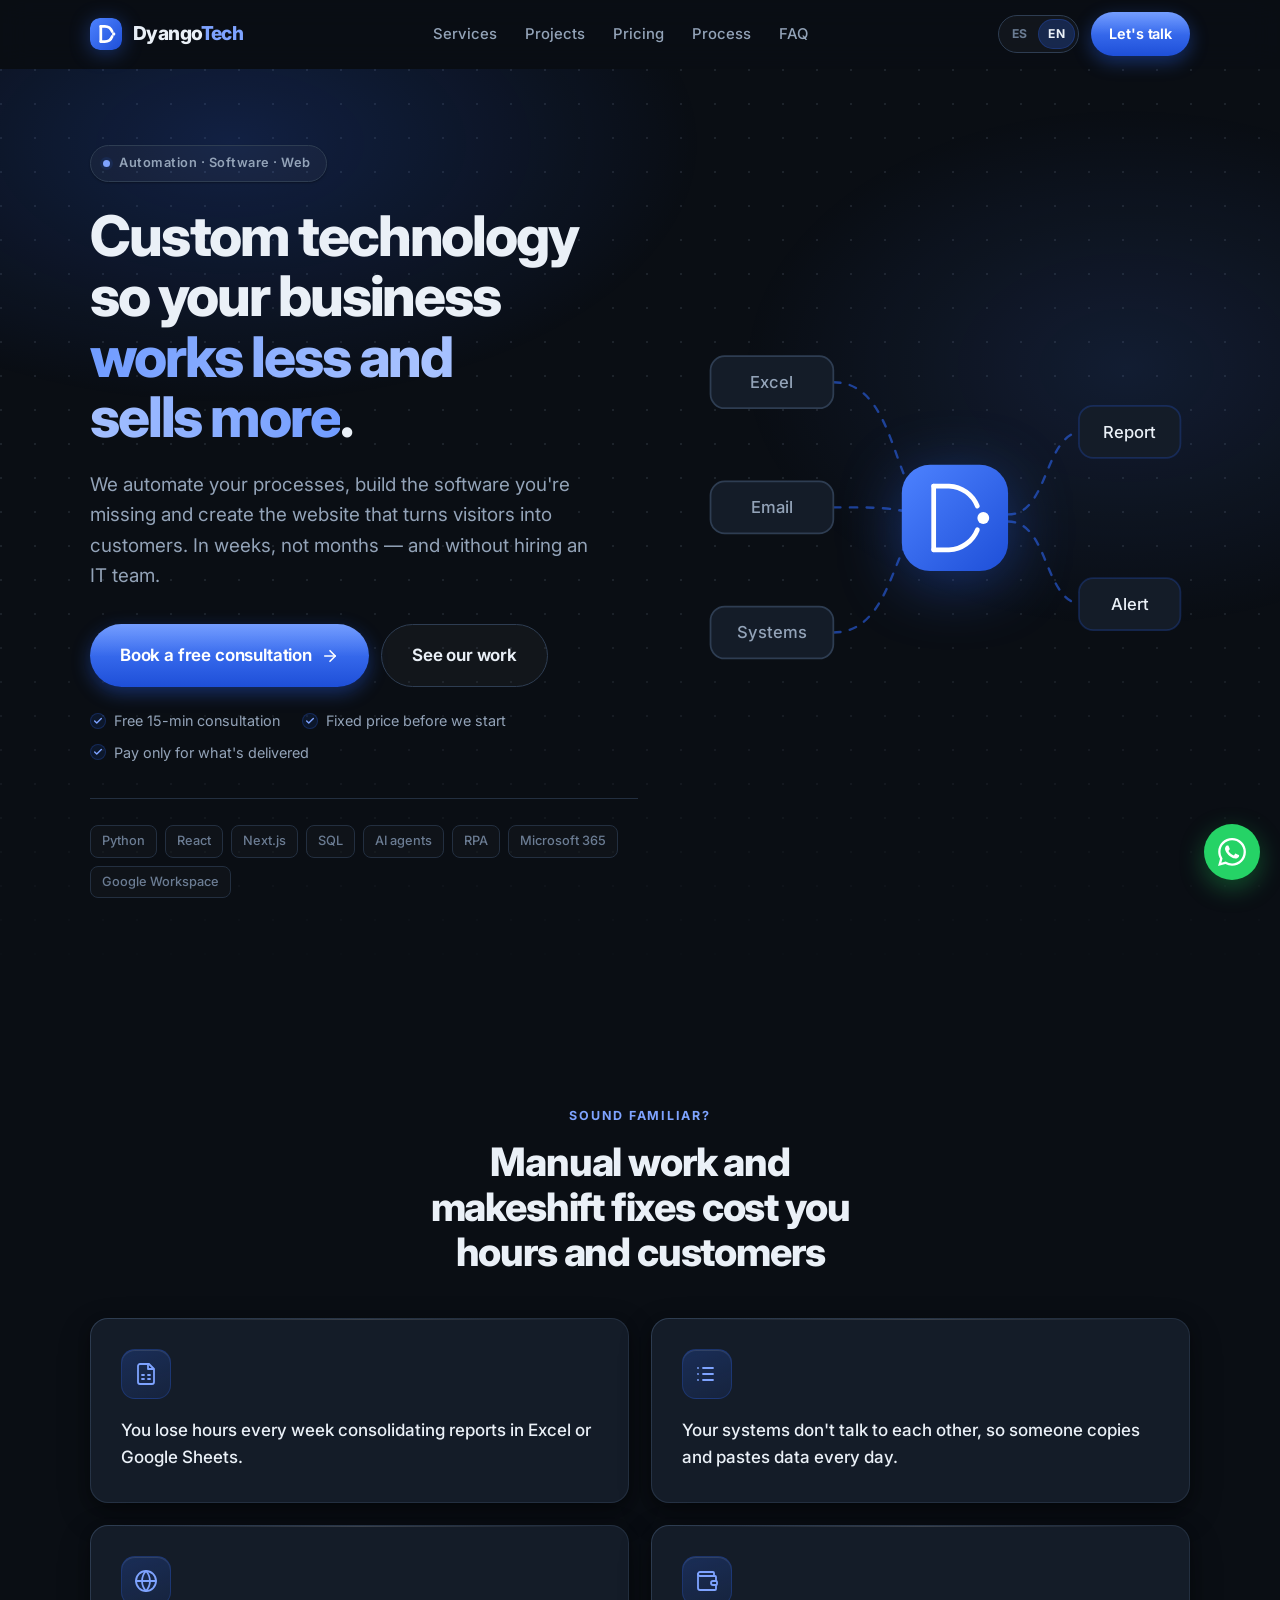
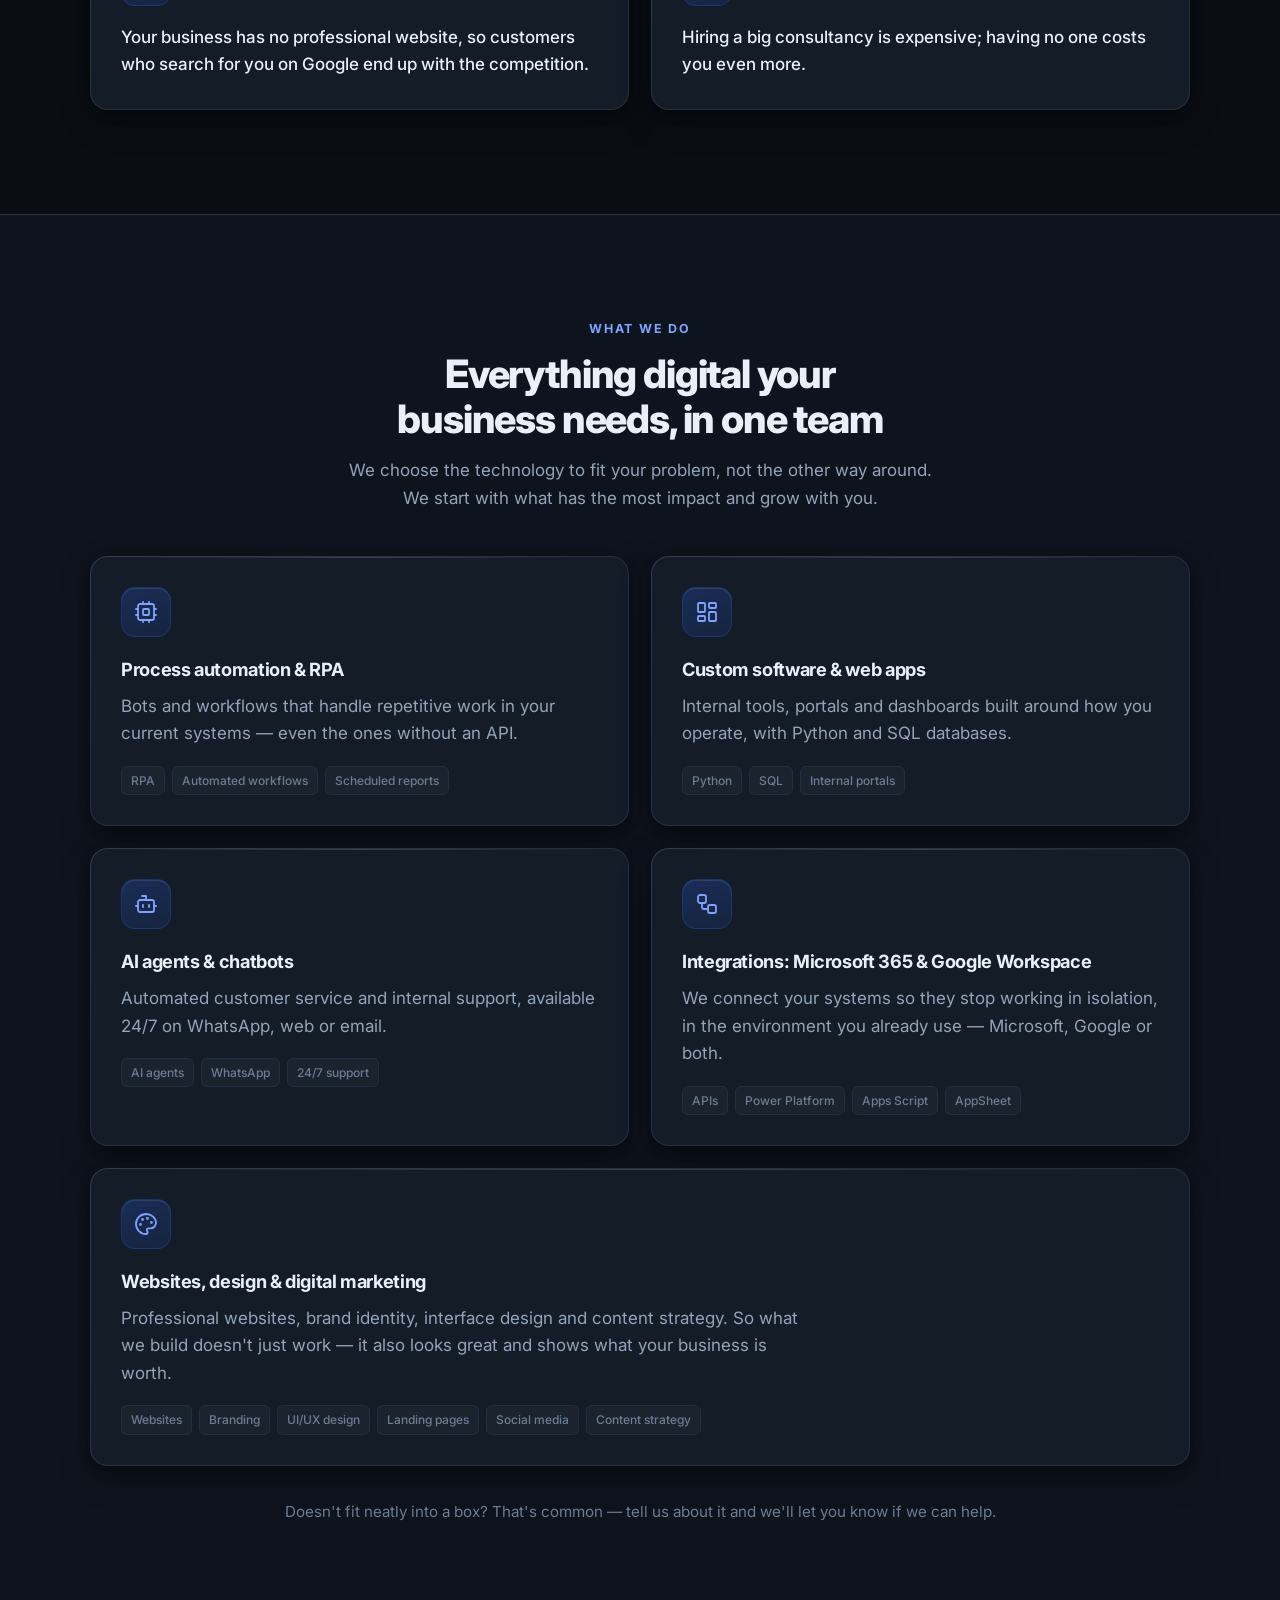
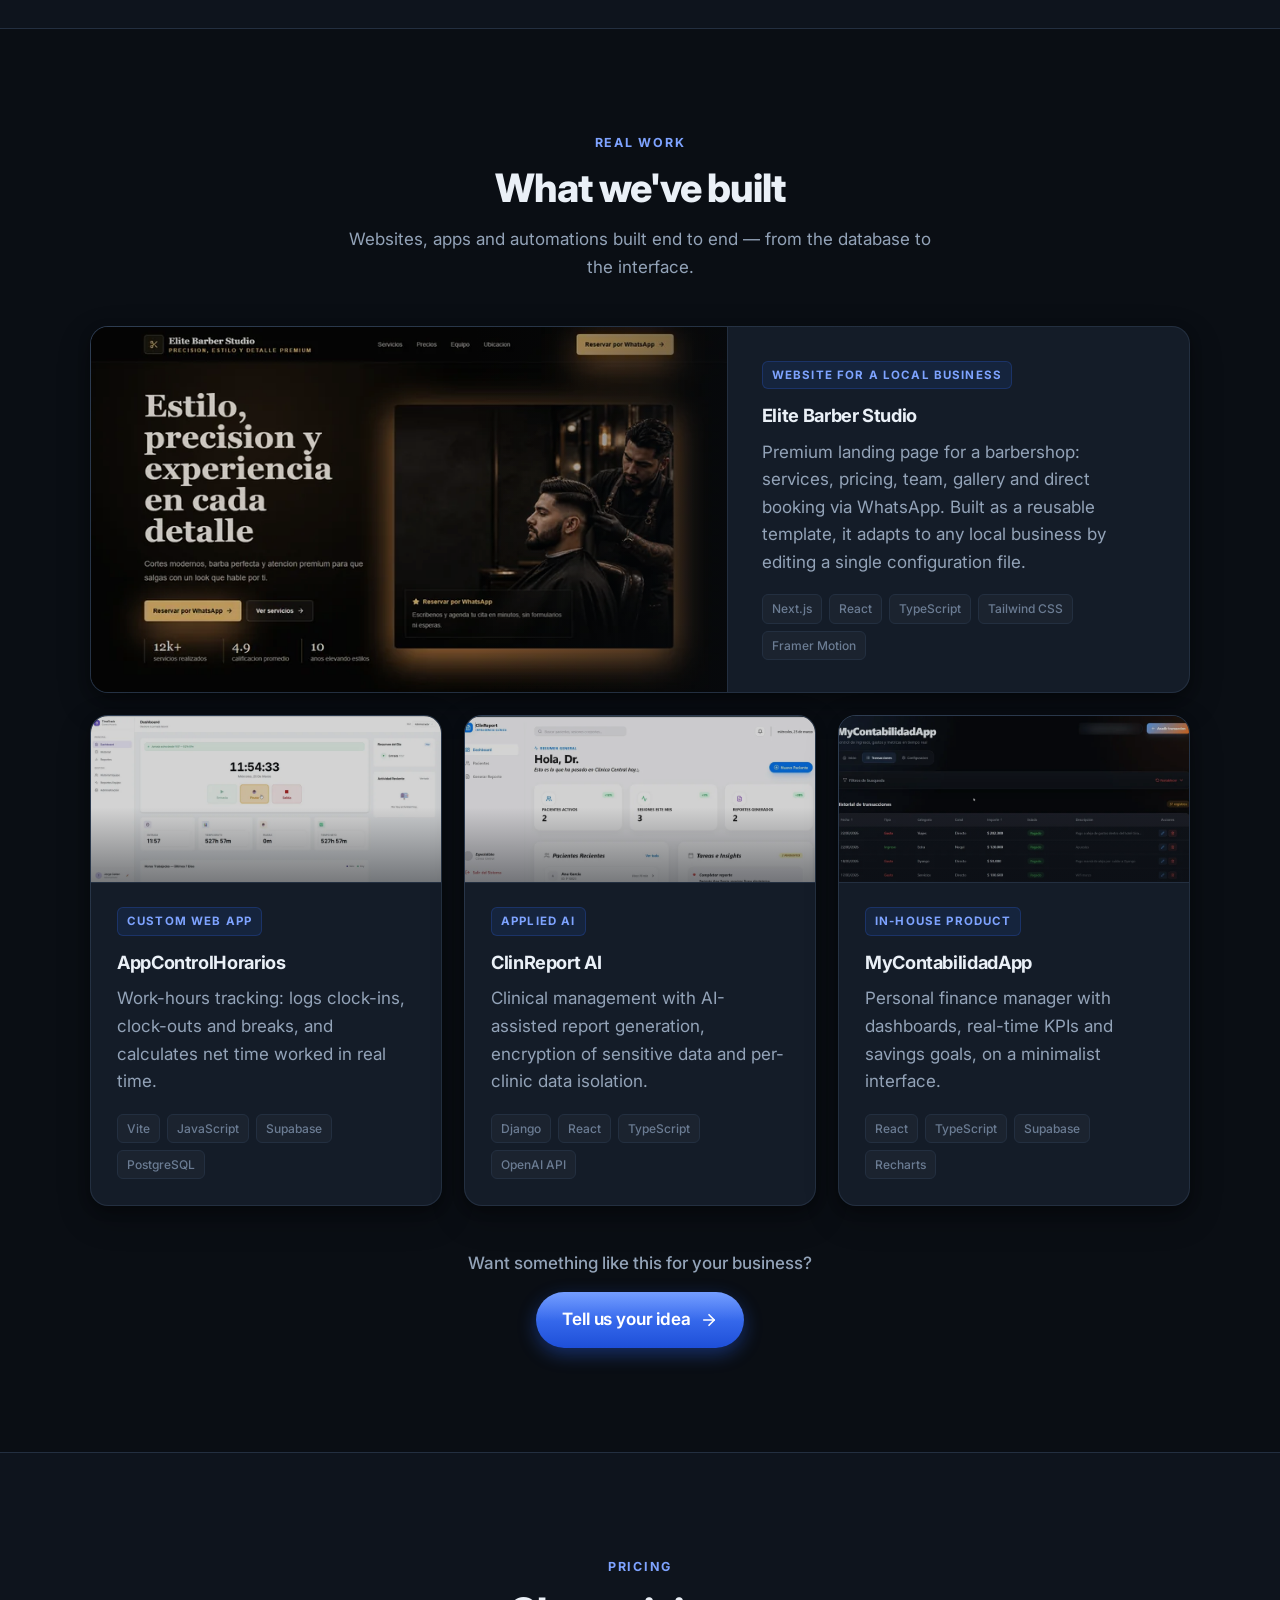
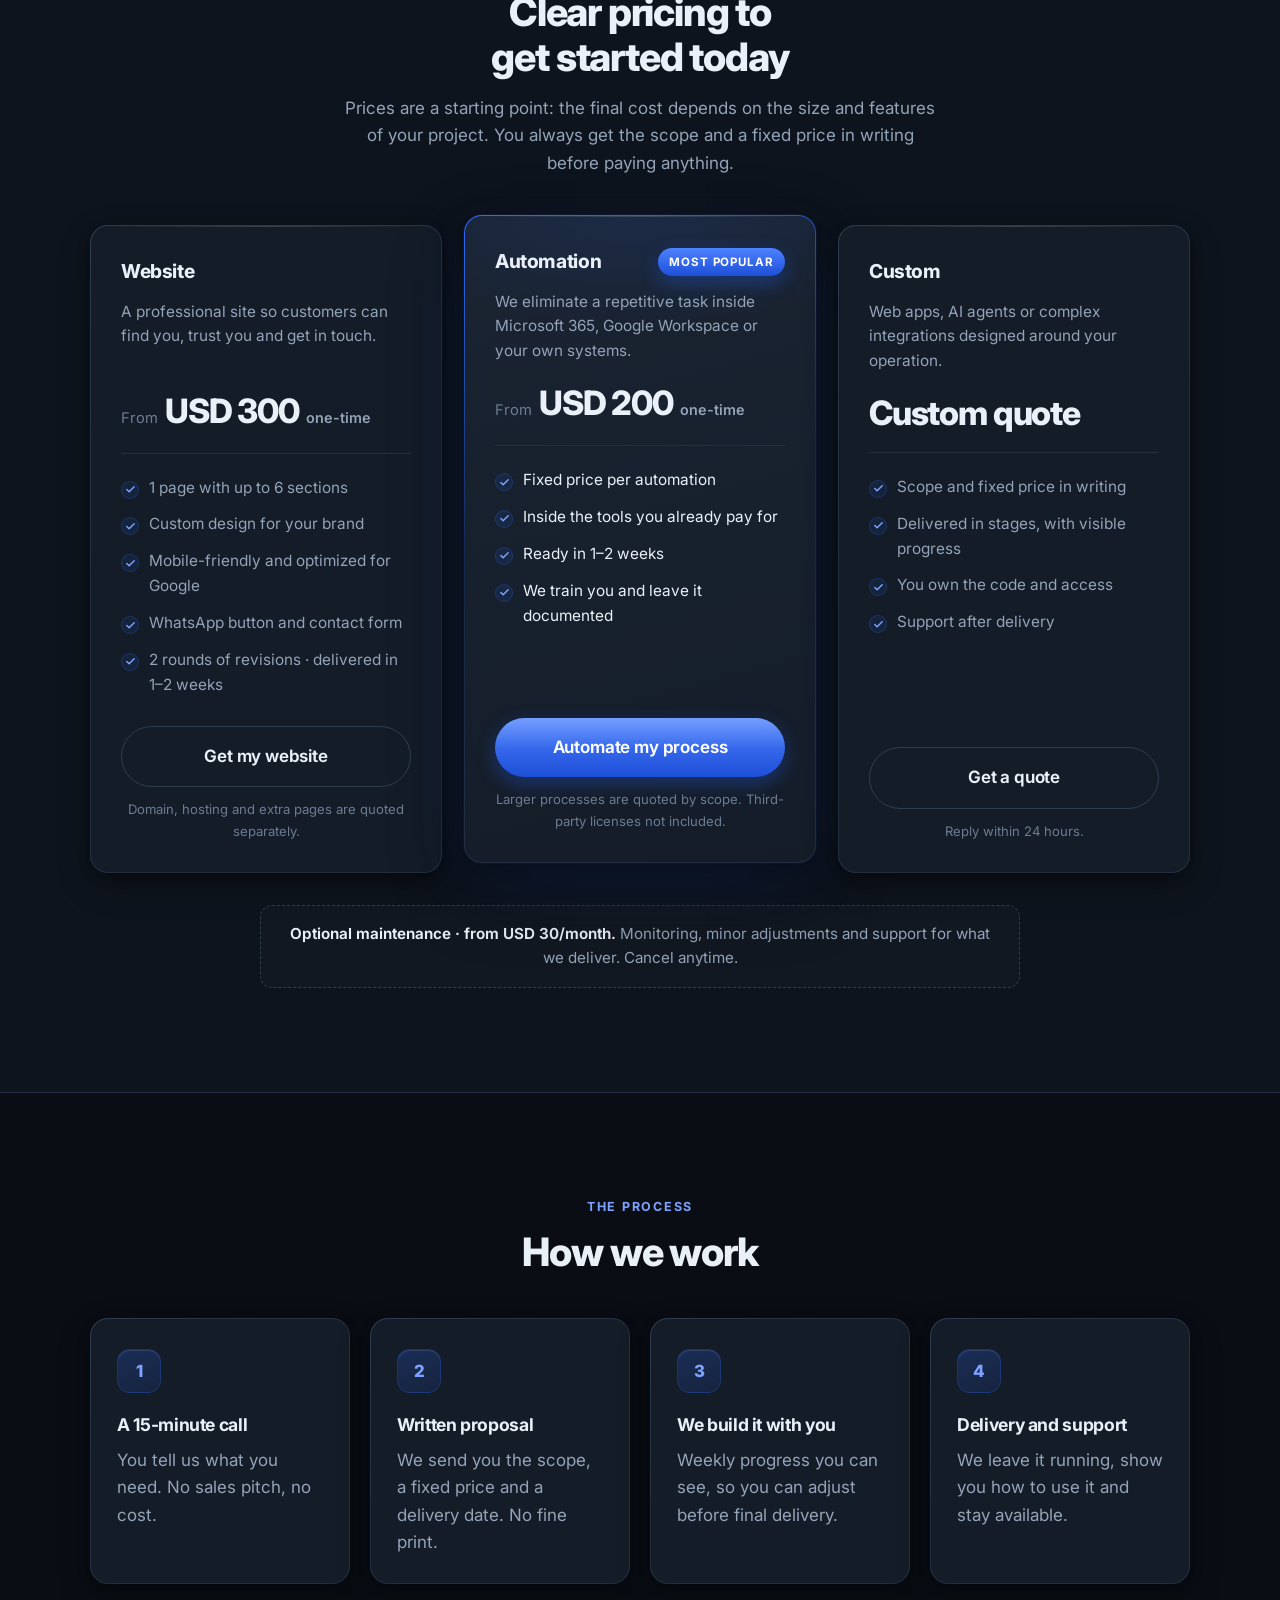
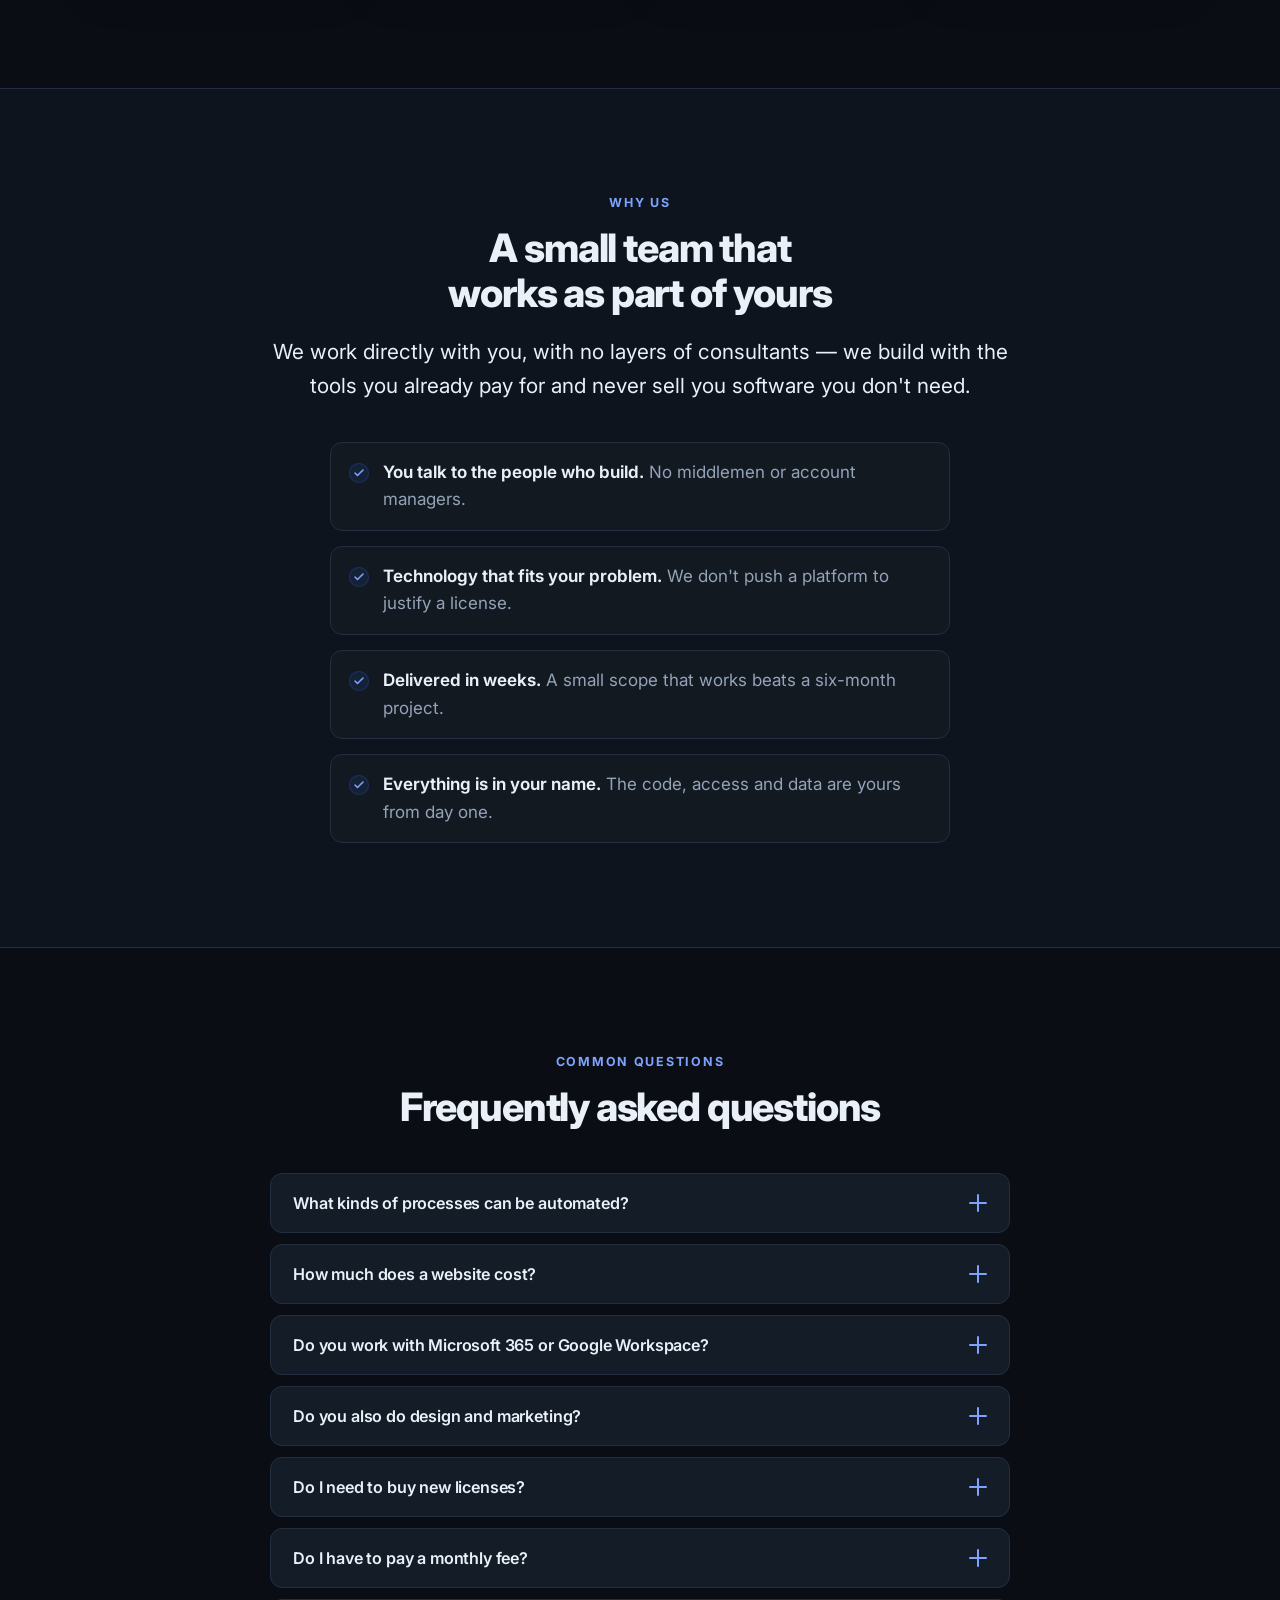
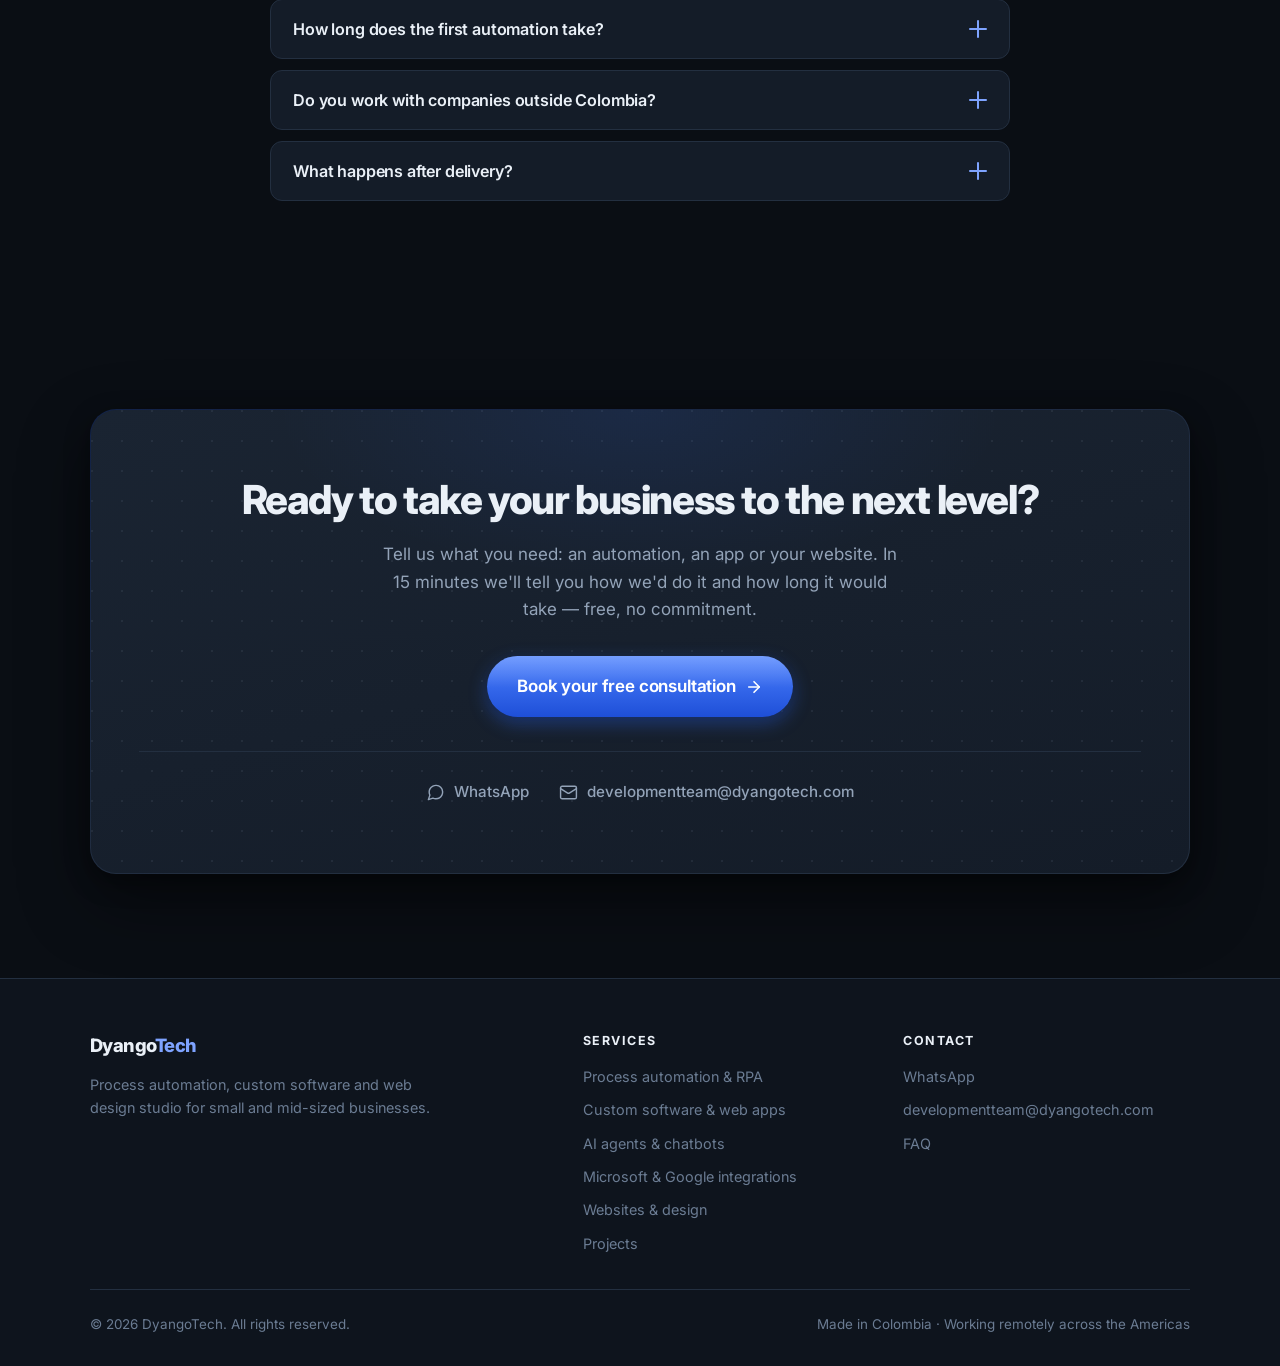
==== commit 0f90ae47: "Quita SprintApp del portafolio Era un proyecto interno de otra empresa; no debe mostrarse como traba" ====
--- a/en/index.html
+++ b/en/index.html
@@ -540,18 +540,6 @@
             </div>
           </article>
 
-          <article class="card card-proj">
-            <figure class="proj-shot">
-              <img src="../img/proyecto-sprintapp.webp" width="880" height="420" loading="lazy" decoding="async"
-                   alt="SprintApp board showing sprint tasks grouped by status in Power Apps" />
-            </figure>
-            <div class="proj-body">
-              <span class="proj-kind">Business automation</span>
-              <h3 class="card-title">SprintApp</h3>
-              <p>Sprint-based project management: assigns tasks, calculates hours and syncs data between SQL and Dataverse through automated flows.</p>
-              <ul class="card-tags"><li>Power Apps</li><li>Power Automate</li><li>SQL</li><li>Dataverse</li></ul>
-            </div>
-          </article>
 
           <article class="card card-proj">
             <figure class="proj-shot">
--- a/styles.css
+++ b/styles.css
@@ -636,6 +636,14 @@
 
 /* Proyecto destacado: ocupa toda la fila; en desktop, captura a la izquierda y texto a la derecha */
 .card-proj-feature { grid-column: 1 / -1; }
+/* Tablet (2 columnas): el último proyecto ocupa la fila completa para no quedar solo */
+@media (min-width: 700px) and (max-width: 999px) {
+  .grid.proj-grid > .card-proj:last-child:nth-child(even) { grid-column: 1 / -1; }
+}
+/* Desktop: el destacado arriba y los demás en 3 columnas */
+@media (min-width: 1000px) {
+  .grid.proj-grid { grid-template-columns: repeat(3, 1fr); }
+}
 @media (min-width: 1000px) {
   .card-proj-feature { flex-direction: row; }
   .card-proj-feature .proj-shot {
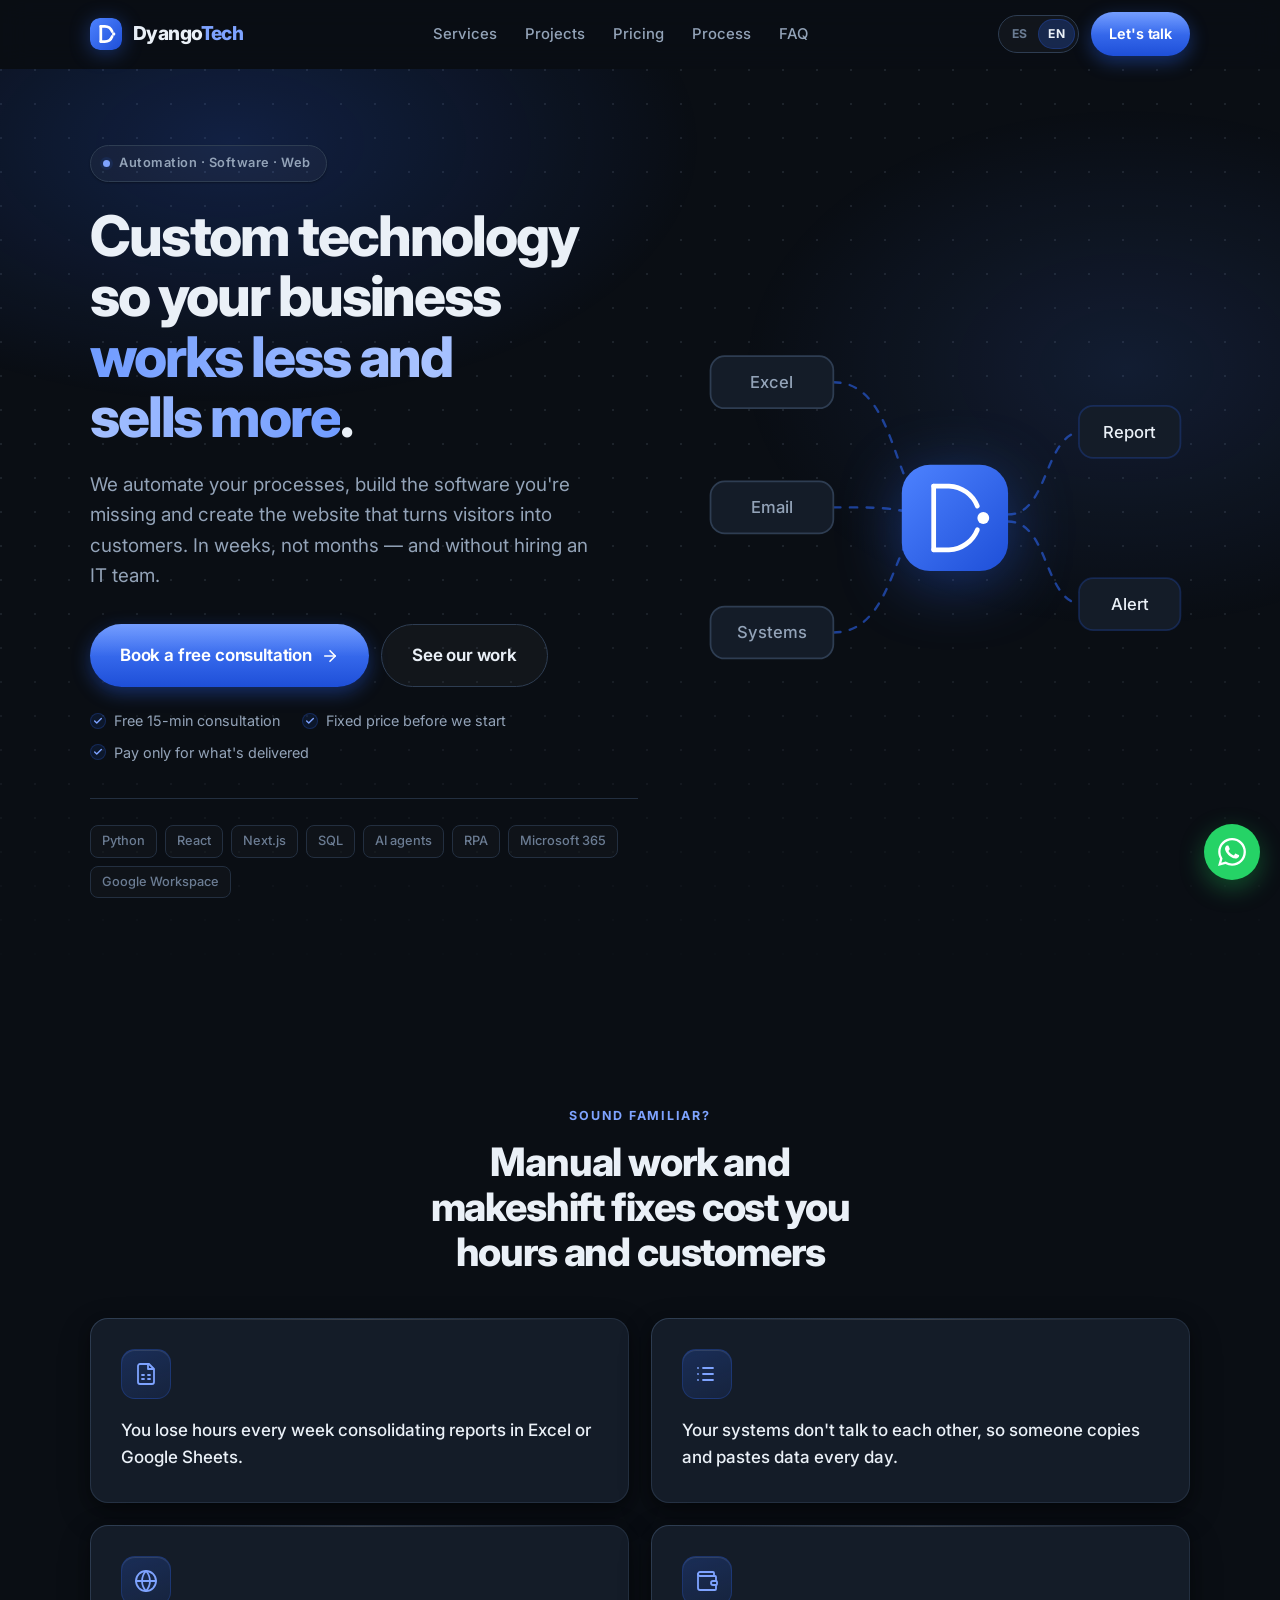
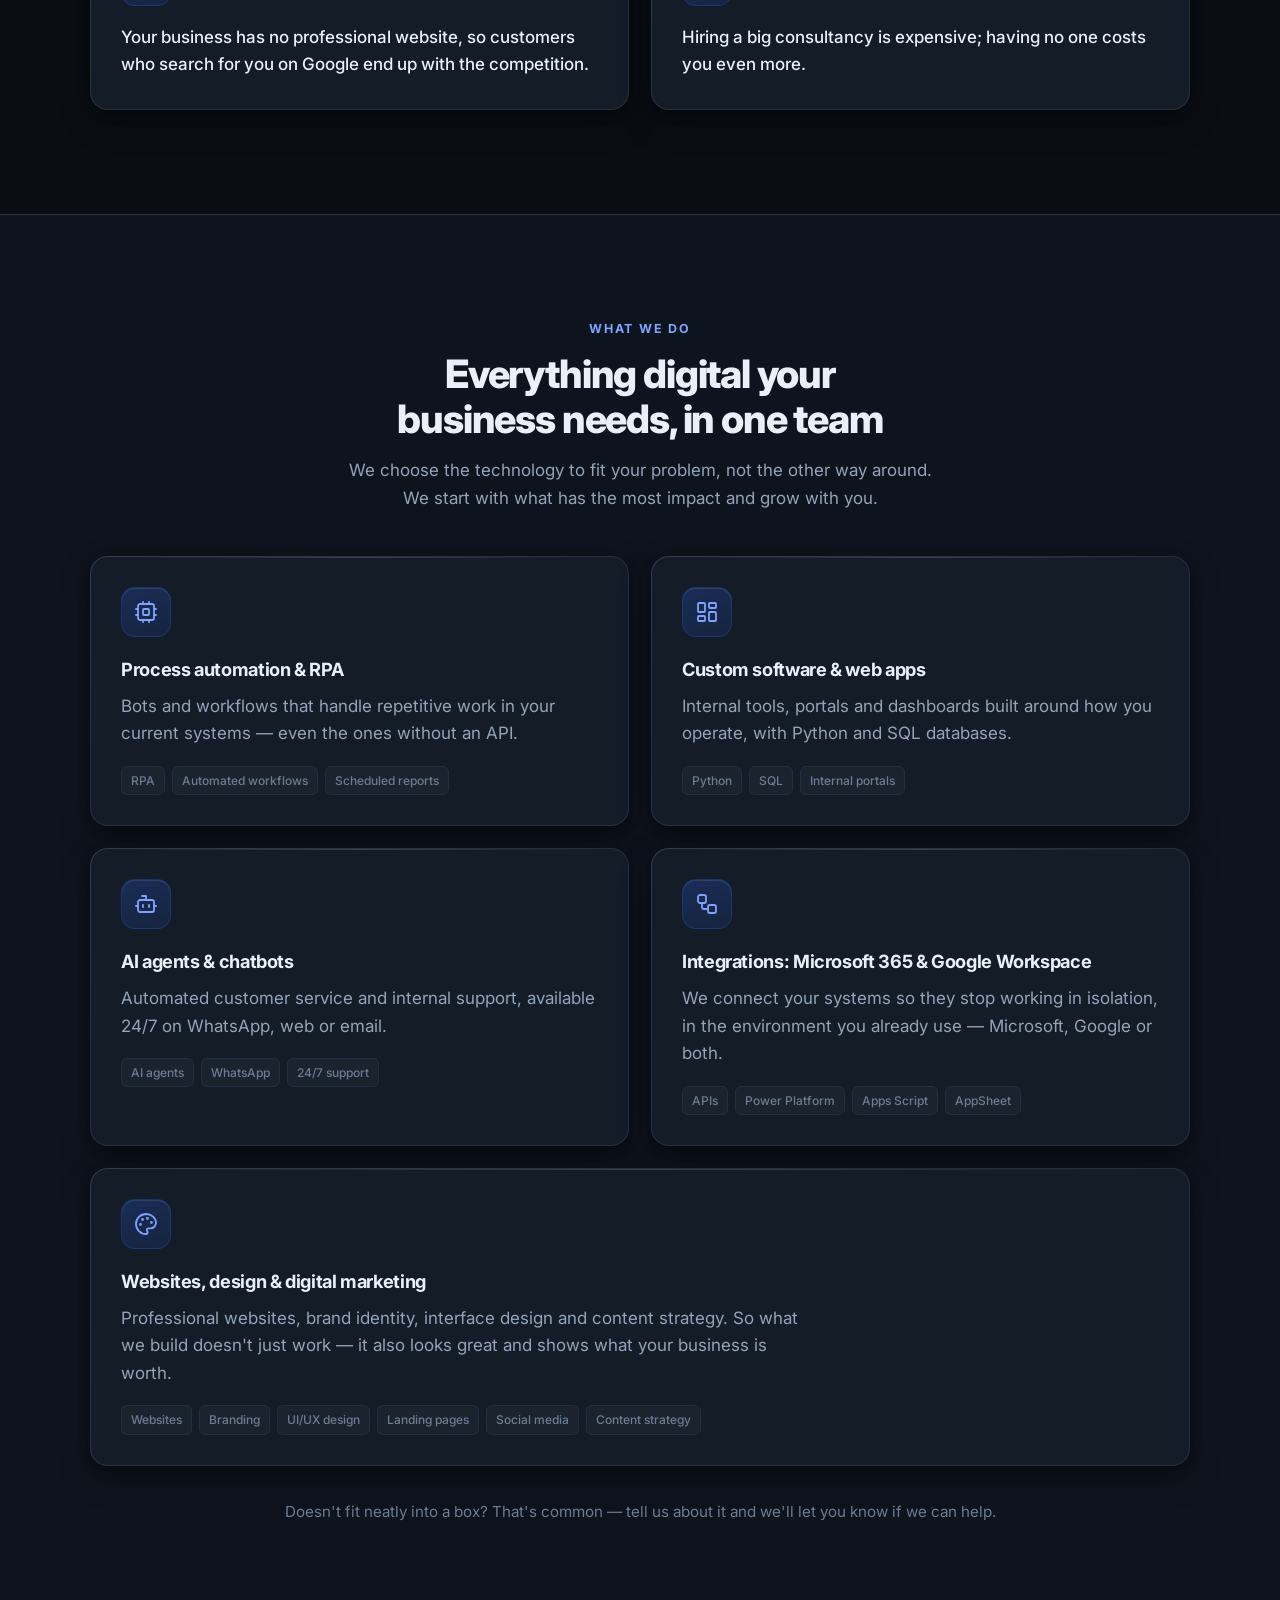
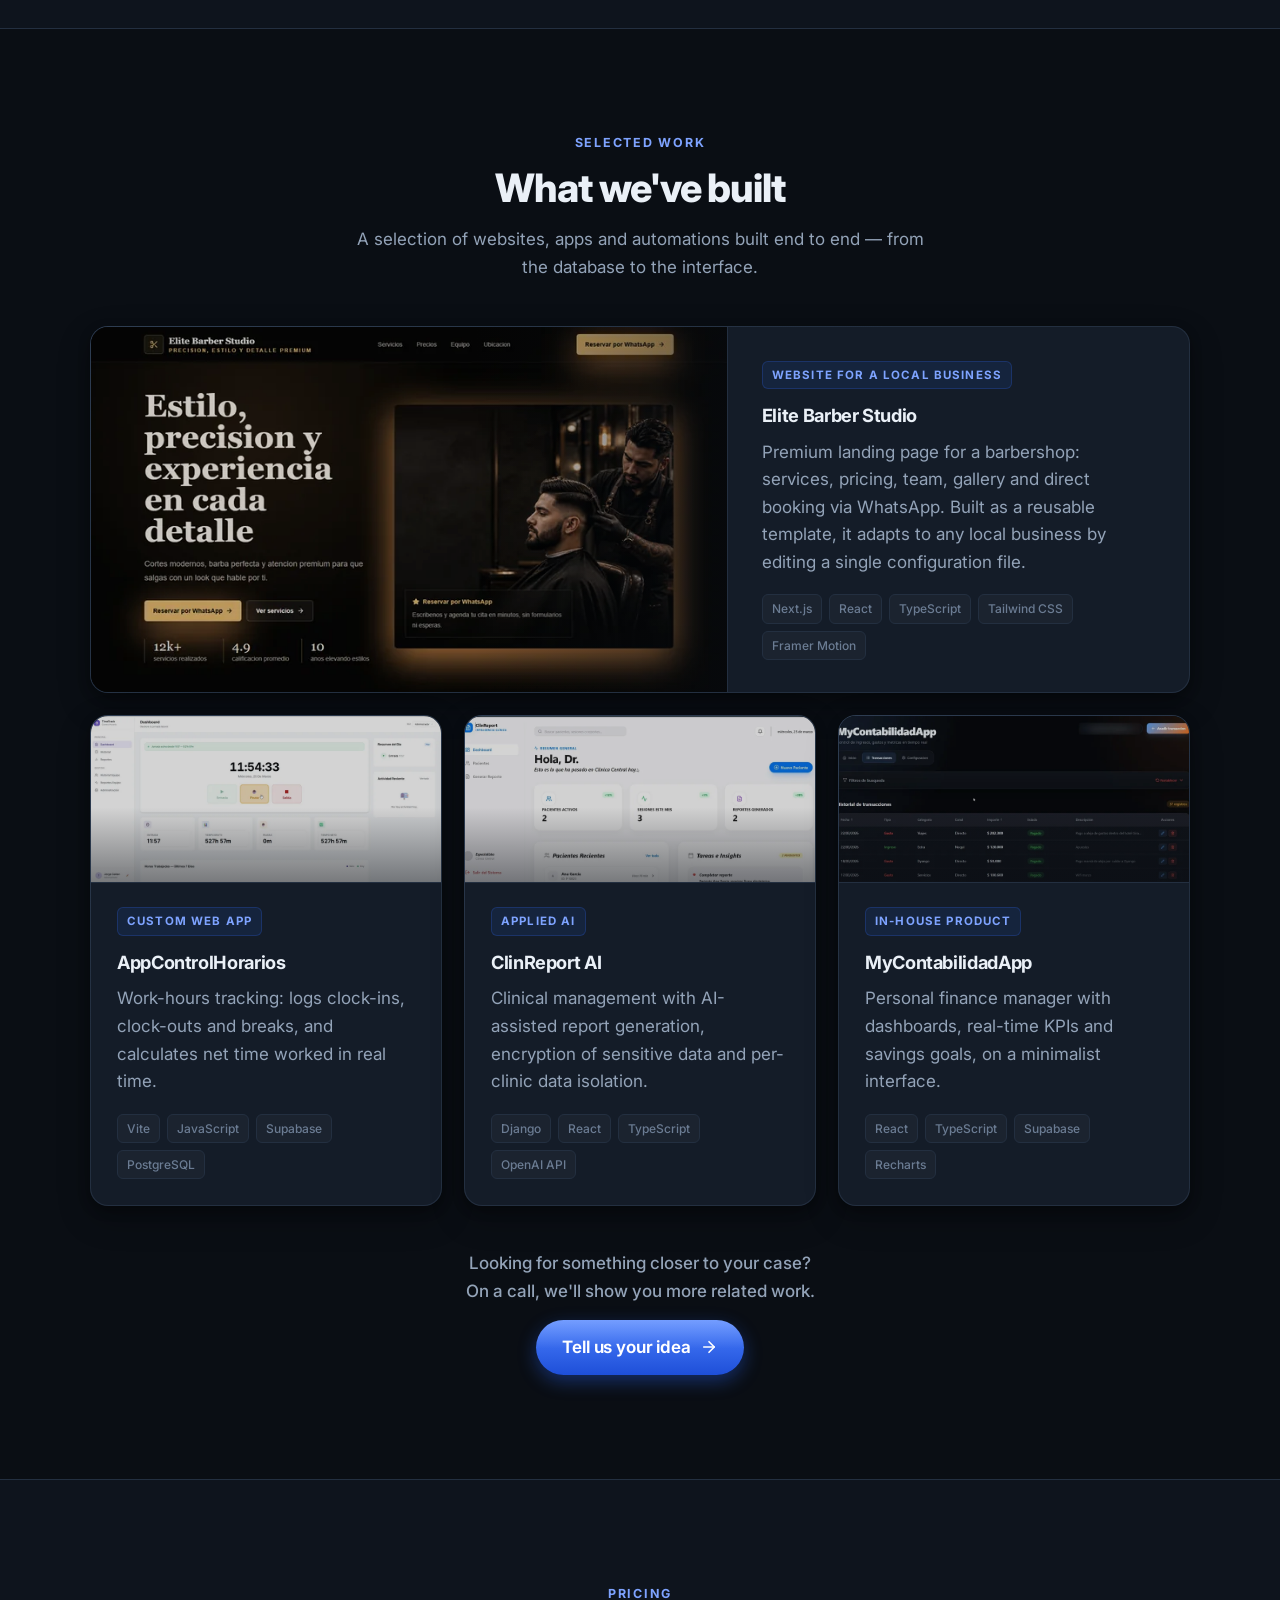
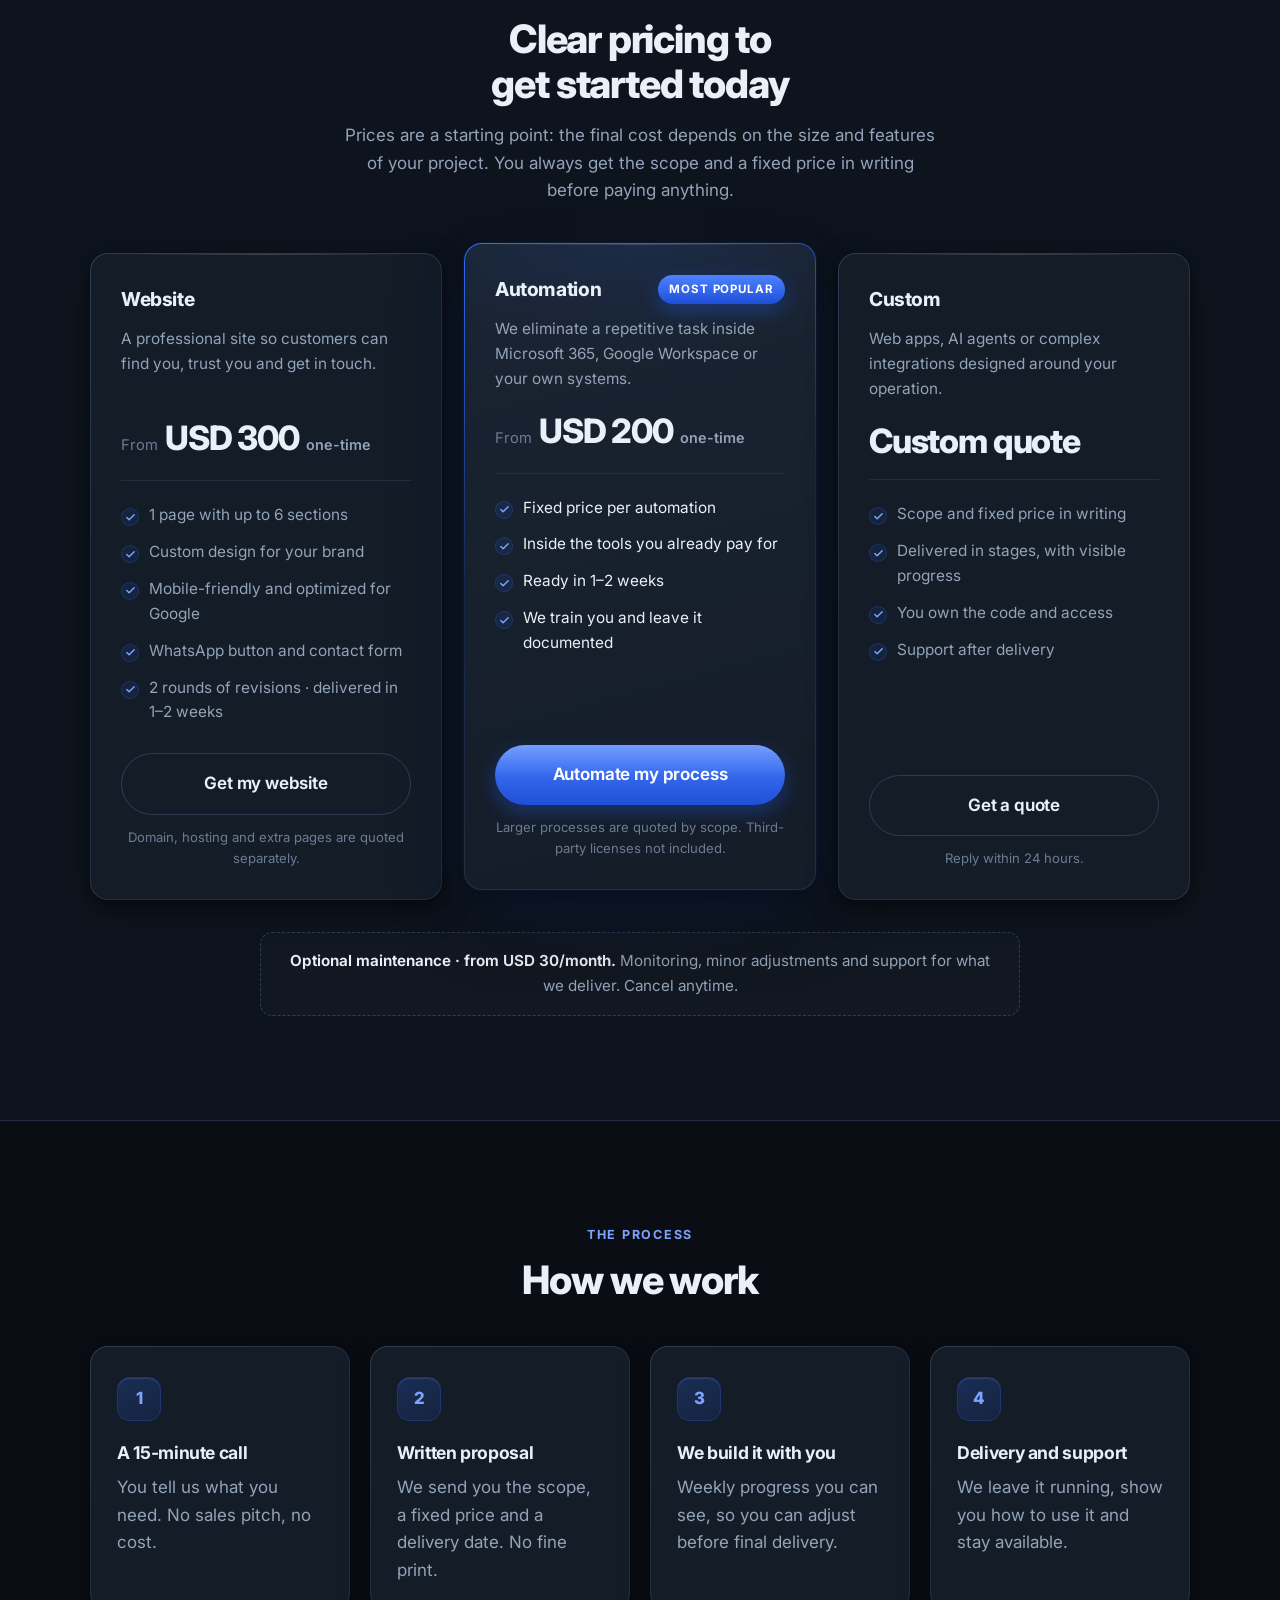
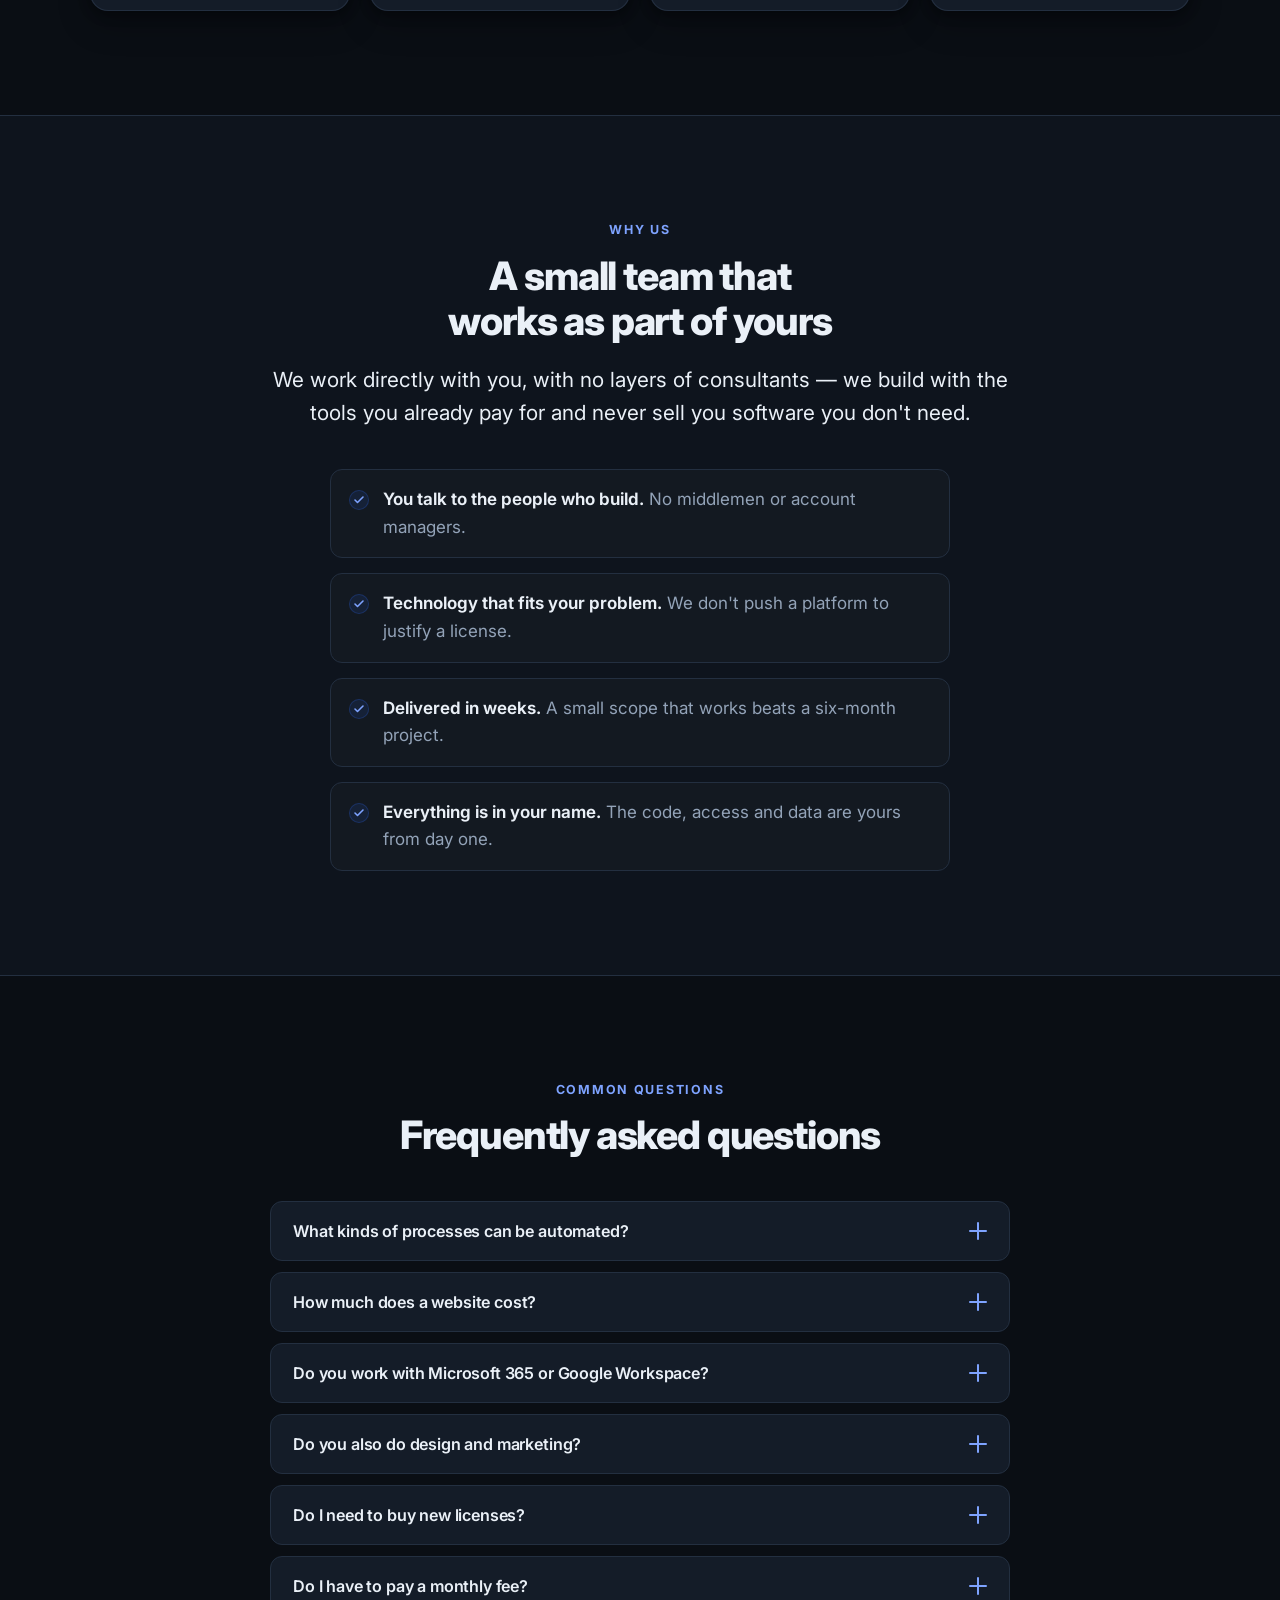
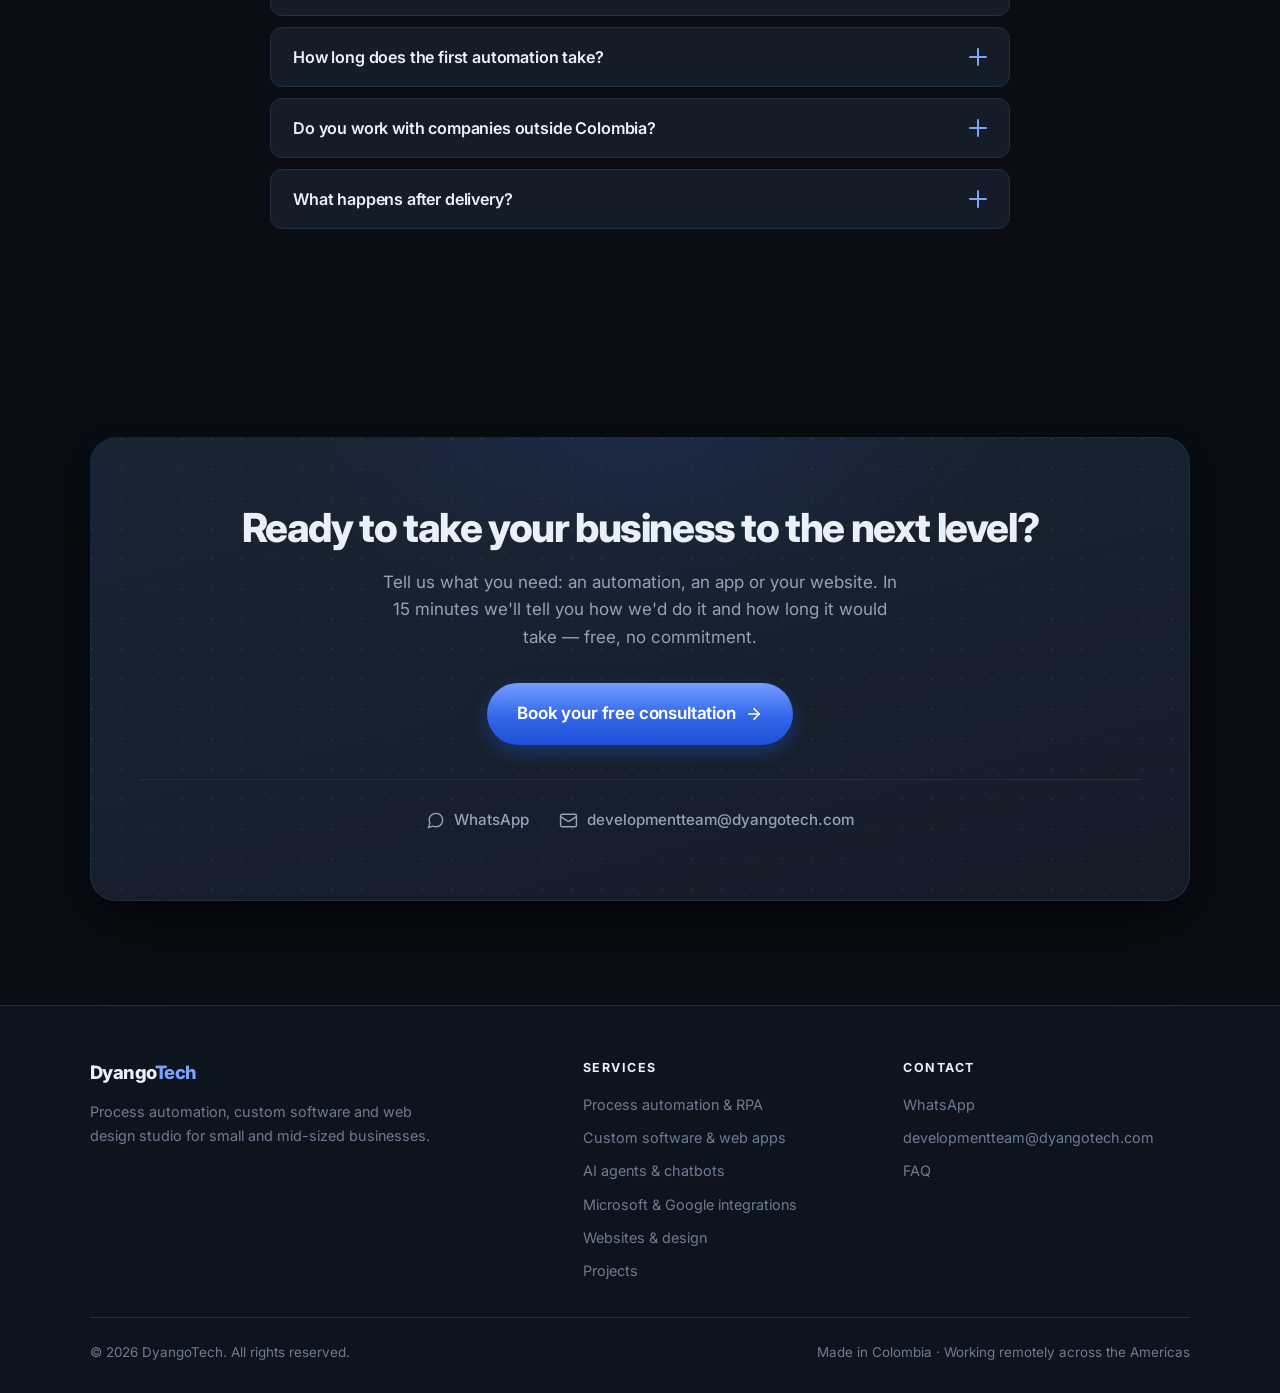
==== commit b675859e: "Presenta los proyectos como una selección - Etiqueta "Trabajo seleccionado" / "Selected work" - El t" ====
--- a/en/index.html
+++ b/en/index.html
@@ -518,11 +518,11 @@
          ===================================================================== -->
     <section id="projects" class="section">
       <div class="container">
-        <p class="section-eyebrow">Real work</p>
+        <p class="section-eyebrow">Selected work</p>
         <h2 class="section-title">What we've built</h2>
         <p class="section-lead">
-          Websites, apps and automations built end to end — from the database
-          to the interface.
+          A selection of websites, apps and automations built end to end — from
+          the database to the interface.
         </p>
 
         <div class="grid grid-2 proj-grid">
@@ -583,8 +583,8 @@
         </div>
 
         <div class="section-cta">
-          <p>Want something like this for your business?</p>
-          <a class="btn btn-cta" href="https://wa.me/573133448250?text=Hi%20DyangoTech%2C%20I%20saw%20your%20projects%20and%20want%20something%20similar%20for%20my%20business" target="_blank" rel="noopener">
+          <p>Looking for something closer to your case? On a call, we'll show you more related work.</p>
+          <a class="btn btn-cta" href="https://wa.me/573133448250?text=Hi%20DyangoTech%2C%20I%20saw%20your%20projects%20and%20would%20like%20to%20see%20examples%20similar%20to%20what%20I%20need" target="_blank" rel="noopener">
             Tell us your idea
             <svg viewBox="0 0 24 24" fill="none" stroke="currentColor" stroke-width="2.2" stroke-linecap="round" stroke-linejoin="round" aria-hidden="true"><path d="M5 12h14"/><path d="m12 5 7 7-7 7"/></svg>
           </a>
--- a/styles.css
+++ b/styles.css
@@ -522,7 +522,7 @@
   display: flex; flex-direction: column; align-items: center; gap: 14px;
   margin-top: 44px; text-align: center;
 }
-.section-cta p { color: var(--color-text-soft); font-weight: 500; }
+.section-cta p { color: var(--color-text-soft); font-weight: 500; max-width: 46ch; text-wrap: balance; }
 .section-cta .btn { padding: 14px 26px; }
 
 /* ===================== CÓMO FUNCIONA ===================== */
